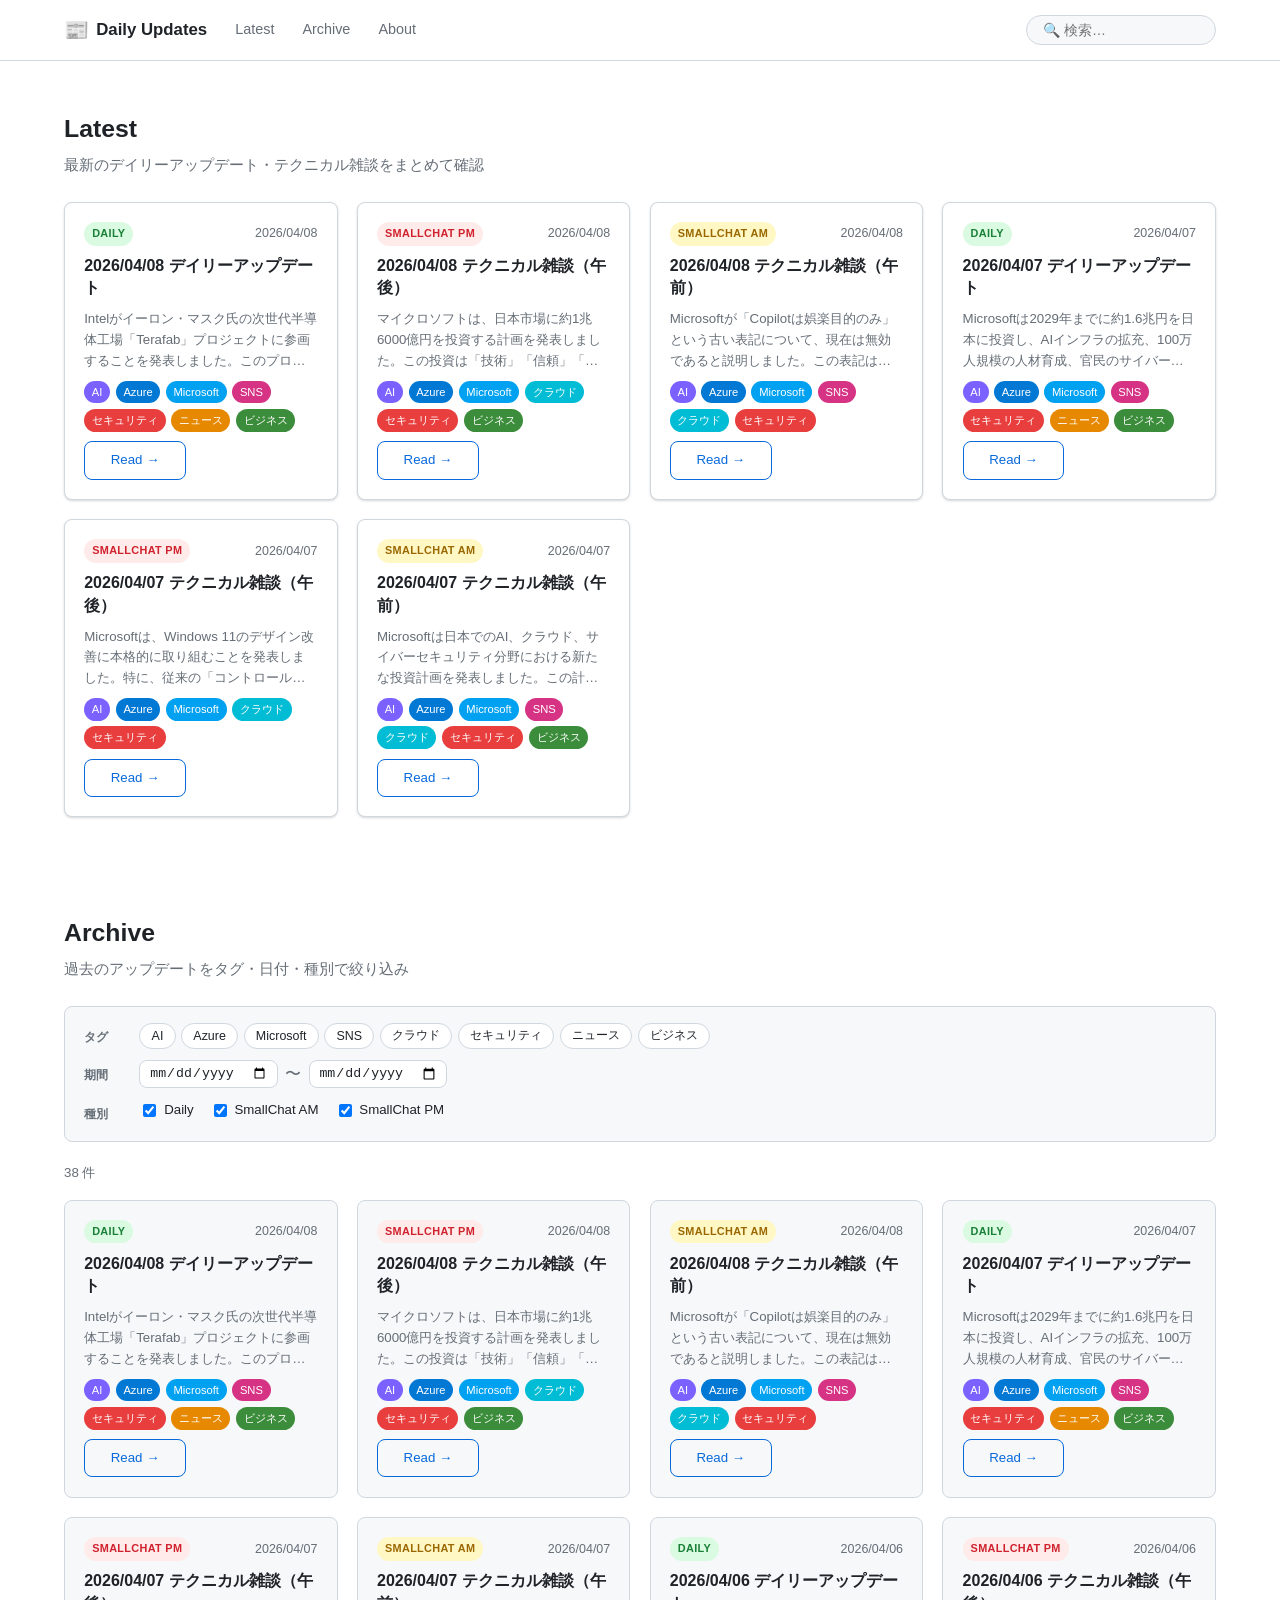
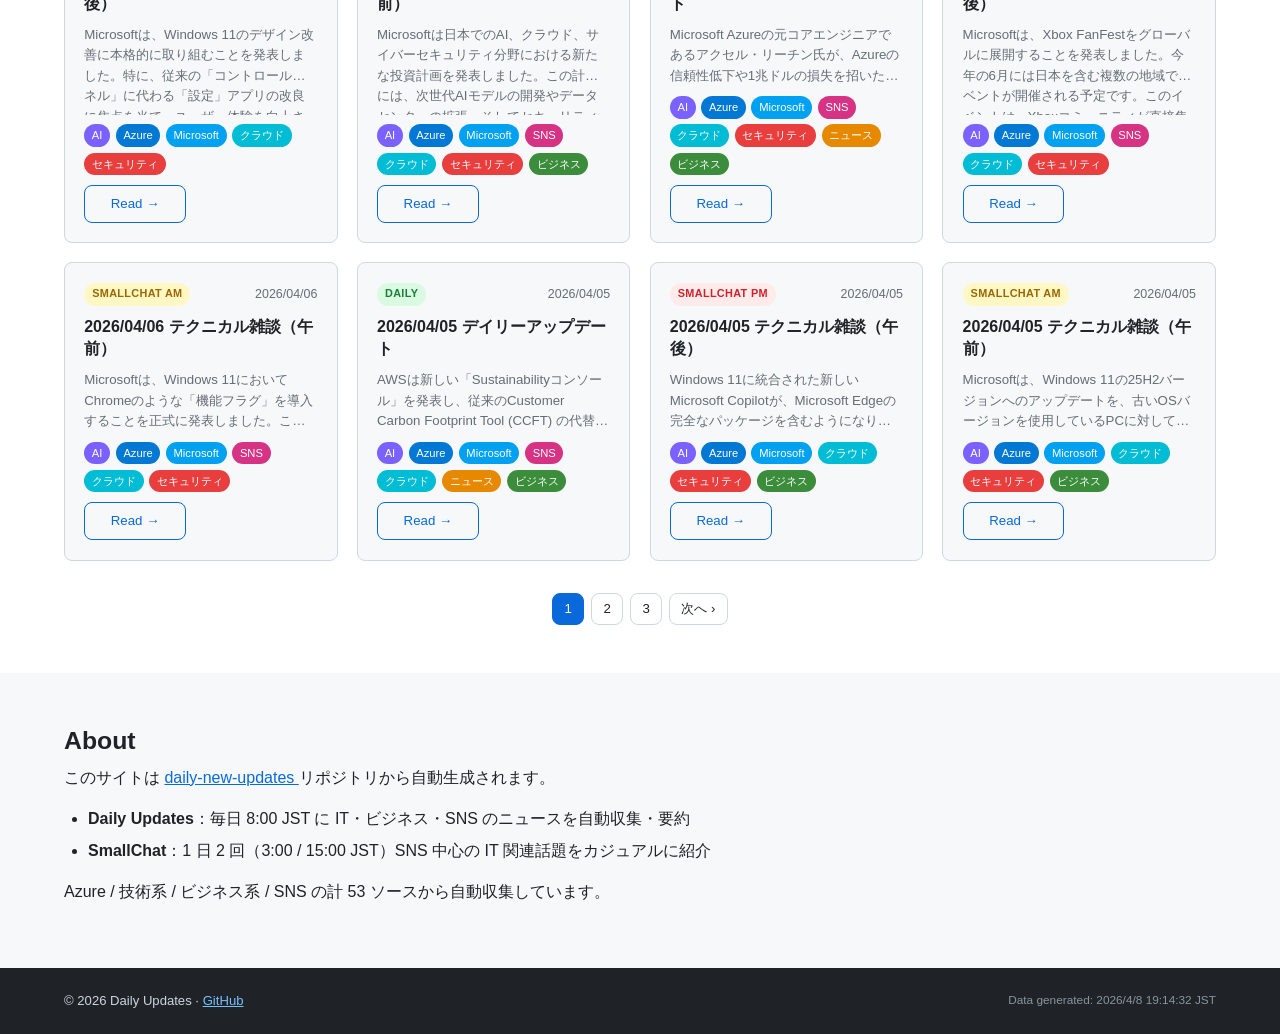
==== docs/index.html @ e8156244 "fix: add cache-busting to ensure latest content is always displayed - Add Cache-Control, Pragma, Exp" ====
<!DOCTYPE html>
<html lang="ja">
<head>
  <meta charset="UTF-8">
  <meta name="viewport" content="width=device-width, initial-scale=1.0">
  <meta name="description" content="Daily Updates — 最新の IT・ビジネスニュースをデイリーで自動収集・要約">
  <meta http-equiv="Cache-Control" content="no-cache, no-store, must-revalidate">
  <meta http-equiv="Pragma" content="no-cache">
  <meta http-equiv="Expires" content="0">
  <title>Daily Updates</title>
  <link rel="stylesheet" href="style.css">
</head>
<body>

  <!-- ===== Header ===== -->
  <header class="site-header">
    <div class="container header-inner">
      <a href="#" class="site-logo">
        <span class="logo-icon">📰</span>
        <span class="logo-text">Daily Updates</span>
      </a>
      <nav class="site-nav" aria-label="メインナビゲーション">
        <a href="#latest">Latest</a>
        <a href="#archive">Archive</a>
        <a href="#about">About</a>
      </nav>
      <div class="header-search">
        <label for="global-search" class="sr-only">アーカイブを検索</label>
        <input type="search" id="global-search" placeholder="🔍 検索…" autocomplete="off">
      </div>
    </div>
  </header>

  <main>

    <!-- ===== Latest Section ===== -->
    <section id="latest" class="section-latest">
      <div class="container">
        <h2 class="section-title">Latest</h2>
        <p class="section-subtitle">最新のデイリーアップデート・テクニカル雑談をまとめて確認</p>
        <div id="latest-grid" class="cards-grid" aria-live="polite">
          <div class="loading">データを読み込み中…</div>
        </div>
      </div>
    </section>

    <!-- ===== Archive Section ===== -->
    <section id="archive" class="section-archive">
      <div class="container">
        <h2 class="section-title">Archive</h2>
        <p class="section-subtitle">過去のアップデートをタグ・日付・種別で絞り込み</p>

        <!-- Filters -->
        <div class="filters-bar" role="search" aria-label="アーカイブフィルター">

          <div class="filter-row">
            <span class="filter-label" id="tag-filter-label">タグ</span>
            <div id="tag-filters" class="tag-filter-list" role="group" aria-labelledby="tag-filter-label"></div>
            <button id="clear-tags" class="btn-clear" style="display:none" aria-label="タグフィルターをクリア">✕ クリア</button>
          </div>

          <div class="filter-row">
            <span class="filter-label">期間</span>
            <div class="date-filter">
              <label for="date-from" class="sr-only">開始日</label>
              <input type="date" id="date-from" class="date-input" aria-label="開始日">
              <span class="date-sep" aria-hidden="true">〜</span>
              <label for="date-to" class="sr-only">終了日</label>
              <input type="date" id="date-to" class="date-input" aria-label="終了日">
              <button id="clear-dates" class="btn-clear" style="display:none" aria-label="日付フィルターをクリア">✕ クリア</button>
            </div>
          </div>

          <div class="filter-row">
            <span class="filter-label" id="type-filter-label">種別</span>
            <div class="type-filter" role="group" aria-labelledby="type-filter-label">
              <label class="type-checkbox"><input type="checkbox" value="daily" checked> Daily</label>
              <label class="type-checkbox"><input type="checkbox" value="smallchat_am" checked> SmallChat AM</label>
              <label class="type-checkbox"><input type="checkbox" value="smallchat_pm" checked> SmallChat PM</label>
            </div>
          </div>

        </div><!-- /filters-bar -->

        <p id="archive-count" class="archive-count" aria-live="polite"></p>
        <div id="archive-grid" class="cards-grid" aria-live="polite"></div>
        <nav id="pagination" class="pagination" aria-label="ページネーション"></nav>

      </div>
    </section>

    <!-- ===== About Section ===== -->
    <section id="about" class="section-about">
      <div class="container">
        <h2 class="section-title">About</h2>
        <div class="about-content">
          <p>
            このサイトは
            <a href="https://github.com/usagiandkamex/daily-new-updates" target="_blank" rel="noopener">
              daily-new-updates
            </a>
            リポジトリから自動生成されます。
          </p>
          <ul>
            <li><strong>Daily Updates</strong>：毎日 8:00 JST に IT・ビジネス・SNS のニュースを自動収集・要約</li>
            <li><strong>SmallChat</strong>：1 日 2 回（3:00 / 15:00 JST）SNS 中心の IT 関連話題をカジュアルに紹介</li>
          </ul>
          <p>Azure / 技術系 / ビジネス系 / SNS の計 53 ソースから自動収集しています。</p>
        </div>
      </div>
    </section>

  </main>

  <!-- ===== Footer ===== -->
  <footer class="site-footer">
    <div class="container footer-inner">
      <p>© 2026 Daily Updates ·
        <a href="https://github.com/usagiandkamex/daily-new-updates" target="_blank" rel="noopener">GitHub</a>
      </p>
      <p id="footer-generated" class="footer-generated"></p>
    </div>
  </footer>

  <script src="app.js"></script>
</body>
</html>
---- docs/style.css ----
/* ===================================================================
   Daily Updates — GitHub Pages stylesheet
   =================================================================== */

/* ---------- CSS custom properties --------------------------------- */
:root {
  --bg:          #f6f8fa;
  --surface:     #ffffff;
  --border:      #d0d7de;
  --primary:     #0969da;
  --text:        #1f2328;
  --muted:       #656d76;

  /* badge colours */
  --badge-daily-c:  #1a7f37;
  --badge-daily-bg: #dafbe1;
  --badge-am-c:     #9a6700;
  --badge-am-bg:    #fff8c5;
  --badge-pm-c:     #cf222e;
  --badge-pm-bg:    #ffebe9;
  --badge-note-c:   #8250df;
  --badge-note-bg:  #fbefff;

  /* tag pill colours */
  --tag-azure:     #0078d4;
  --tag-ai:        #7b61ff;
  --tag-microsoft: #00a1f1;
  --tag-security:  #e83e3e;
  --tag-cloud:     #00bcd4;
  --tag-news:      #e68900;
  --tag-business:  #3b8c3b;
  --tag-sns:       #d63384;
  --tag-default:   #6c757d;

  --radius:     8px;
  --shadow-sm:  0 1px 3px rgba(0,0,0,.10), 0 1px 2px rgba(0,0,0,.07);
  --shadow-md:  0 4px 12px rgba(0,0,0,.13);
  --ease:       .18s ease;
}

/* ---------- Reset / base ----------------------------------------- */
*, *::before, *::after { box-sizing: border-box; }

body {
  margin: 0;
  font-family:
    -apple-system, BlinkMacSystemFont,
    "Segoe UI", "Hiragino Sans", "Noto Sans JP",
    sans-serif;
  background: var(--bg);
  color: var(--text);
  line-height: 1.65;
}

.sr-only {
  position: absolute; width: 1px; height: 1px;
  padding: 0; margin: -1px; overflow: hidden;
  clip: rect(0,0,0,0); white-space: nowrap; border: 0;
}

a { color: var(--primary); }

/* ---------- Layout helpers --------------------------------------- */
.container {
  max-width: 1200px;
  margin: 0 auto;
  padding: 0 1.5rem;
}

/* ---------- Header ----------------------------------------------- */
.site-header {
  background: var(--surface);
  border-bottom: 1px solid var(--border);
  position: sticky;
  top: 0;
  z-index: 100;
}

.header-inner {
  display: flex;
  align-items: center;
  gap: 1.25rem;
  height: 60px;
}

.site-logo {
  display: flex;
  align-items: center;
  gap: .45rem;
  text-decoration: none;
  color: var(--text);
  font-weight: 700;
  font-size: 1.05rem;
  white-space: nowrap;
  flex-shrink: 0;
}
.logo-icon { font-size: 1.25rem; }

.site-nav {
  display: flex;
  gap: .75rem;
  flex: 1;
}
.site-nav a {
  color: var(--muted);
  text-decoration: none;
  font-size: .9rem;
  padding: .25rem .5rem;
  border-radius: var(--radius);
  transition: color var(--ease), background var(--ease);
}
.site-nav a:hover { color: var(--text); background: var(--bg); }

.header-search input {
  border: 1px solid var(--border);
  border-radius: 20px;
  padding: .38rem 1rem;
  font-size: .875rem;
  width: 190px;
  background: var(--bg);
  color: var(--text);
  outline: none;
  transition: border-color var(--ease), width var(--ease);
}
.header-search input:focus { border-color: var(--primary); width: 240px; }

/* ---------- Sections --------------------------------------------- */
section { padding: 3rem 0; }

.section-latest  { background: var(--surface); }
.section-sns     { background: var(--bg); }
.section-archive { background: var(--surface); }
.section-about   { background: var(--bg); }

.section-title {
  font-size: 1.55rem;
  font-weight: 700;
  margin: 0 0 .2rem;
}
.section-subtitle {
  color: var(--muted);
  margin: 0 0 1.5rem;
  font-size: .93rem;
}

/* ---------- Cards grid ------------------------------------------- */
.cards-grid {
  display: grid;
  grid-template-columns: repeat(auto-fill, minmax(270px, 1fr));
  gap: 1.2rem;
}

/* ---------- Card ------------------------------------------------- */
.card {
  background: var(--surface);
  border: 1px solid var(--border);
  border-radius: var(--radius);
  padding: 1.2rem;
  display: flex;
  flex-direction: column;
  gap: .6rem;
  transition: box-shadow var(--ease), transform var(--ease);
}
.card:hover {
  box-shadow: var(--shadow-md);
  transform: translateY(-2px);
}
.section-latest .card  { box-shadow: var(--shadow-sm); }
.section-archive .card { background: var(--bg); }
.section-archive .card:hover { background: var(--surface); }

.card-header {
  display: flex;
  align-items: center;
  gap: .5rem;
}

/* badges */
.badge {
  display: inline-block;
  font-size: .68rem;
  font-weight: 700;
  padding: .18rem .5rem;
  border-radius: 20px;
  letter-spacing: .03em;
  text-transform: uppercase;
  flex-shrink: 0;
}
.badge-daily  { color: var(--badge-daily-c);  background: var(--badge-daily-bg); }
.badge-sm-am  { color: var(--badge-am-c);     background: var(--badge-am-bg); }
.badge-sm-pm  { color: var(--badge-pm-c);     background: var(--badge-pm-bg); }
.badge-note   { color: var(--badge-note-c);   background: var(--badge-note-bg); }

.card-date {
  font-size: .78rem;
  color: var(--muted);
  margin-left: auto;
}

.card-title {
  font-size: 1rem;
  font-weight: 600;
  margin: 0;
  line-height: 1.4;
}

.card-excerpt {
  font-size: .83rem;
  color: var(--muted);
  margin: 0;
  line-height: 1.55;
  display: -webkit-box;
  -webkit-line-clamp: 3;
  -webkit-box-orient: vertical;
  overflow: hidden;
  flex: 1;
}

/* tag pills */
.card-tags {
  display: flex;
  flex-wrap: wrap;
  gap: .35rem;
}
.tag {
  display: inline-block;
  font-size: .7rem;
  font-weight: 500;
  padding: .13rem .48rem;
  border-radius: 20px;
  color: #fff;
  cursor: pointer;
  transition: opacity var(--ease);
}
.tag:hover { opacity: .8; }

.tag-azure     { background: var(--tag-azure); }
.tag-ai        { background: var(--tag-ai); }
.tag-microsoft { background: var(--tag-microsoft); }
.tag-security, .tag-セキュリティ { background: var(--tag-security); }
.tag-cloud, .tag-クラウド { background: var(--tag-cloud); }
.tag-news, .tag-ニュース  { background: var(--tag-news); }
.tag-business, .tag-ビジネス { background: var(--tag-business); }
.tag-sns       { background: var(--tag-sns); }
.tag-default   { background: var(--tag-default); }

/* card footer */
.card-footer { margin-top: auto; }

.btn-read {
  display: inline-block;
  color: var(--primary);
  text-decoration: none;
  font-size: .83rem;
  font-weight: 500;
  padding: .45rem 1.6rem;
  border: 1px solid var(--primary);
  border-radius: var(--radius);
  transition: background var(--ease), color var(--ease);
  text-align: center;
}
.btn-read:hover { background: var(--primary); color: #fff; }

/* ---------- note card (SNS section) ------------------------------ */
.note-card {
  background: var(--surface);
  border: 1px solid var(--border);
  border-radius: var(--radius);
  padding: 1.5rem 2rem;
  display: inline-flex;
  align-items: center;
  gap: 1.5rem;
  box-shadow: var(--shadow-sm);
  transition: box-shadow var(--ease);
  max-width: 480px;
}
.note-card:hover { box-shadow: var(--shadow-md); }

.note-icon { font-size: 2.5rem; flex-shrink: 0; }

.note-info h3 { margin: 0 0 .25rem; font-size: 1.1rem; }
.note-info p  { margin: 0 0 .75rem; color: var(--muted); font-size: .9rem; }

.btn-open {
  display: inline-block;
  background: var(--badge-note-c);
  color: #fff;
  text-decoration: none;
  padding: .45rem 1.2rem;
  border-radius: var(--radius);
  font-weight: 600;
  font-size: .88rem;
  transition: opacity var(--ease);
}
.btn-open:hover { opacity: .85; }

/* ---------- Filter bar ------------------------------------------- */
.filters-bar {
  border: 1px solid var(--border);
  border-radius: var(--radius);
  padding: 1rem 1.2rem;
  margin-bottom: 1.25rem;
  display: flex;
  flex-direction: column;
  gap: .7rem;
  background: var(--bg);
}

.filter-row {
  display: flex;
  align-items: flex-start;
  gap: .65rem;
  flex-wrap: wrap;
}
.filter-label {
  font-size: .78rem;
  font-weight: 600;
  color: var(--muted);
  padding-top: .3rem;
  min-width: 2.8rem;
  flex-shrink: 0;
}

/* tag filter buttons */
.tag-filter-list {
  display: flex;
  flex-wrap: wrap;
  gap: .35rem;
}
.tag-filter-btn {
  font-size: .78rem;
  padding: .22rem .7rem;
  border-radius: 20px;
  border: 1px solid var(--border);
  background: var(--surface);
  cursor: pointer;
  color: var(--text);
  transition: all var(--ease);
}
.tag-filter-btn:hover { border-color: var(--primary); color: var(--primary); }
.tag-filter-btn.active {
  background: var(--primary);
  border-color: var(--primary);
  color: #fff;
}

/* date filter */
.date-filter {
  display: flex;
  align-items: center;
  gap: .45rem;
  flex-wrap: wrap;
}
.date-input {
  border: 1px solid var(--border);
  border-radius: var(--radius);
  padding: .28rem .55rem;
  font-size: .83rem;
  background: var(--surface);
  color: var(--text);
  outline: none;
  cursor: pointer;
}
.date-input:focus { border-color: var(--primary); }
.date-sep { color: var(--muted); }

/* type filter */
.type-filter {
  display: flex;
  gap: 1rem;
  flex-wrap: wrap;
}
.type-checkbox {
  display: flex;
  align-items: center;
  gap: .3rem;
  font-size: .83rem;
  cursor: pointer;
}

/* clear button */
.btn-clear {
  border: none;
  background: none;
  color: var(--muted);
  font-size: .78rem;
  cursor: pointer;
  padding: .22rem .5rem;
  border-radius: var(--radius);
  transition: color var(--ease), background var(--ease);
}
.btn-clear:hover { color: var(--text); background: var(--border); }

/* ---------- Archive result count --------------------------------- */
.archive-count {
  font-size: .83rem;
  color: var(--muted);
  margin: 0 0 1rem;
}

/* ---------- Pagination ------------------------------------------- */
.pagination {
  display: flex;
  justify-content: center;
  gap: .45rem;
  margin-top: 2rem;
  flex-wrap: wrap;
}
.page-btn {
  padding: .38rem .7rem;
  border: 1px solid var(--border);
  border-radius: var(--radius);
  background: var(--surface);
  cursor: pointer;
  font-size: .83rem;
  color: var(--text);
  transition: all var(--ease);
}
.page-btn:hover { border-color: var(--primary); color: var(--primary); }
.page-btn.active { background: var(--primary); border-color: var(--primary); color: #fff; }
.page-btn:disabled { opacity: .4; cursor: default; }

/* ---------- About section ---------------------------------------- */
.about-content { max-width: 700px; }
.about-content p  { margin: 0 0 .9rem; }
.about-content ul { margin: 0 0 .9rem; padding-left: 1.5rem; }
.about-content li { margin-bottom: .4rem; }

/* ---------- Footer ----------------------------------------------- */
.site-footer {
  background: #1f2328;
  color: #cdd5df;
  padding: 1.4rem 0;
}
.footer-inner {
  display: flex;
  justify-content: space-between;
  align-items: center;
  flex-wrap: wrap;
  gap: .4rem;
}
.footer-inner p  { margin: 0; font-size: .82rem; }
.footer-inner a  { color: #79c0ff; }
.footer-generated { color: #8b949e !important; font-size: .74rem !important; }

/* ---------- State helpers ---------------------------------------- */
.loading, .empty-state {
  text-align: center;
  padding: 2.5rem 1rem;
  color: var(--muted);
  grid-column: 1 / -1;
}
.empty-state-icon { font-size: 2rem; margin-bottom: .5rem; }

mark.hl {
  background: #fff3cd;
  border-radius: 2px;
  padding: 0 1px;
}

/* ---------- Article detail page ---------------------------------- */
.section-article { background: var(--surface); min-height: 60vh; }

.btn-back {
  display: inline-block;
  color: var(--muted);
  text-decoration: none;
  font-size: .88rem;
  padding: .35rem .7rem;
  border: 1px solid var(--border);
  border-radius: var(--radius);
  margin-bottom: 1.5rem;
  transition: background var(--ease), color var(--ease);
}
.btn-back:hover { background: var(--bg); color: var(--text); }

.article-meta { margin-bottom: 1.5rem; }

.article-header { border-bottom: 1px solid var(--border); padding-bottom: 1.2rem; }

.article-header-row {
  display: flex;
  align-items: center;
  gap: .75rem;
  flex-wrap: wrap;
  margin-bottom: .75rem;
}

.article-date { font-size: .83rem; color: var(--muted); }

.article-github-link {
  font-size: .83rem;
  color: var(--muted);
  text-decoration: none;
  margin-left: auto;
  transition: color var(--ease);
}
.article-github-link:hover { color: var(--primary); }

.article-title {
  font-size: 1.5rem;
  font-weight: 700;
  margin: 0 0 .75rem;
  line-height: 1.35;
}

.article-body {
  max-width: 760px;
  line-height: 1.8;
  margin-top: 1.5rem;
}

.article-body h1 { font-size: 1.4rem; font-weight: 700; margin: 1.8rem 0 .6rem; border-bottom: 1px solid var(--border); padding-bottom: .4rem; }
.article-body h2 { font-size: 1.15rem; font-weight: 700; margin: 1.6rem 0 .5rem; border-bottom: 1px solid var(--border); padding-bottom: .35rem; }
.article-body h3 { font-size: 1rem; font-weight: 600; margin: 1.2rem 0 .4rem; }
.article-body p  { margin: 0 0 .9rem; }
.article-body hr { border: none; border-top: 1px solid var(--border); margin: 1.5rem 0; }
.article-body a  { color: var(--primary); }
.article-body a:hover { text-decoration: underline; }
.article-body strong { font-weight: 600; }

.article-footer-nav { margin-top: 2.5rem; padding-top: 1.5rem; border-top: 1px solid var(--border); }

/* ---------- Responsive ------------------------------------------- */
@media (max-width: 768px) {
  .header-inner { height: auto; padding: .65rem 0; flex-wrap: wrap; }
  .site-nav { order: 3; width: 100%; }
  .header-search { order: 2; }
  .header-search input { width: 100%; }
  .cards-grid { grid-template-columns: 1fr; }
  .footer-inner { flex-direction: column; text-align: center; }
  .btn-read { display: block; padding: .5rem 2rem; }
}

@media (max-width: 480px) {
  section { padding: 2rem 0; }
  .note-card { flex-direction: column; text-align: center; max-width: 100%; }
}
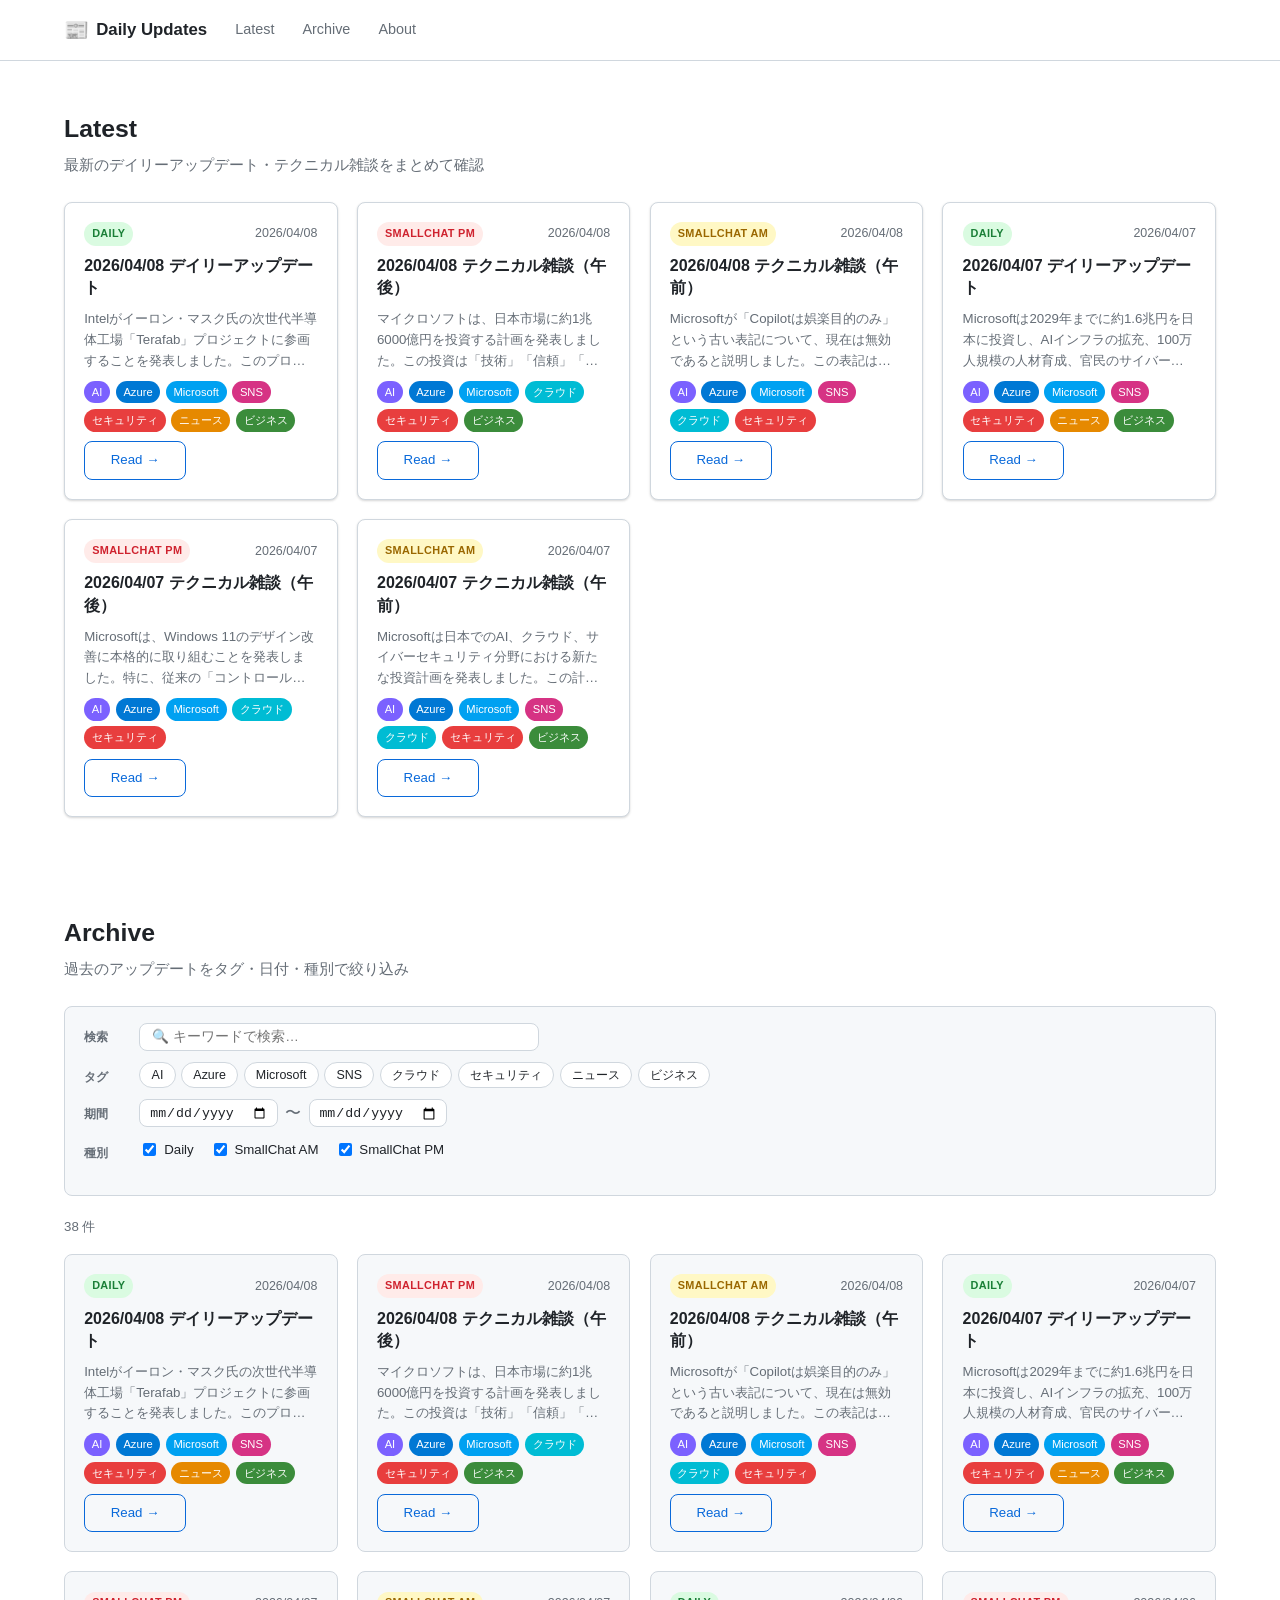
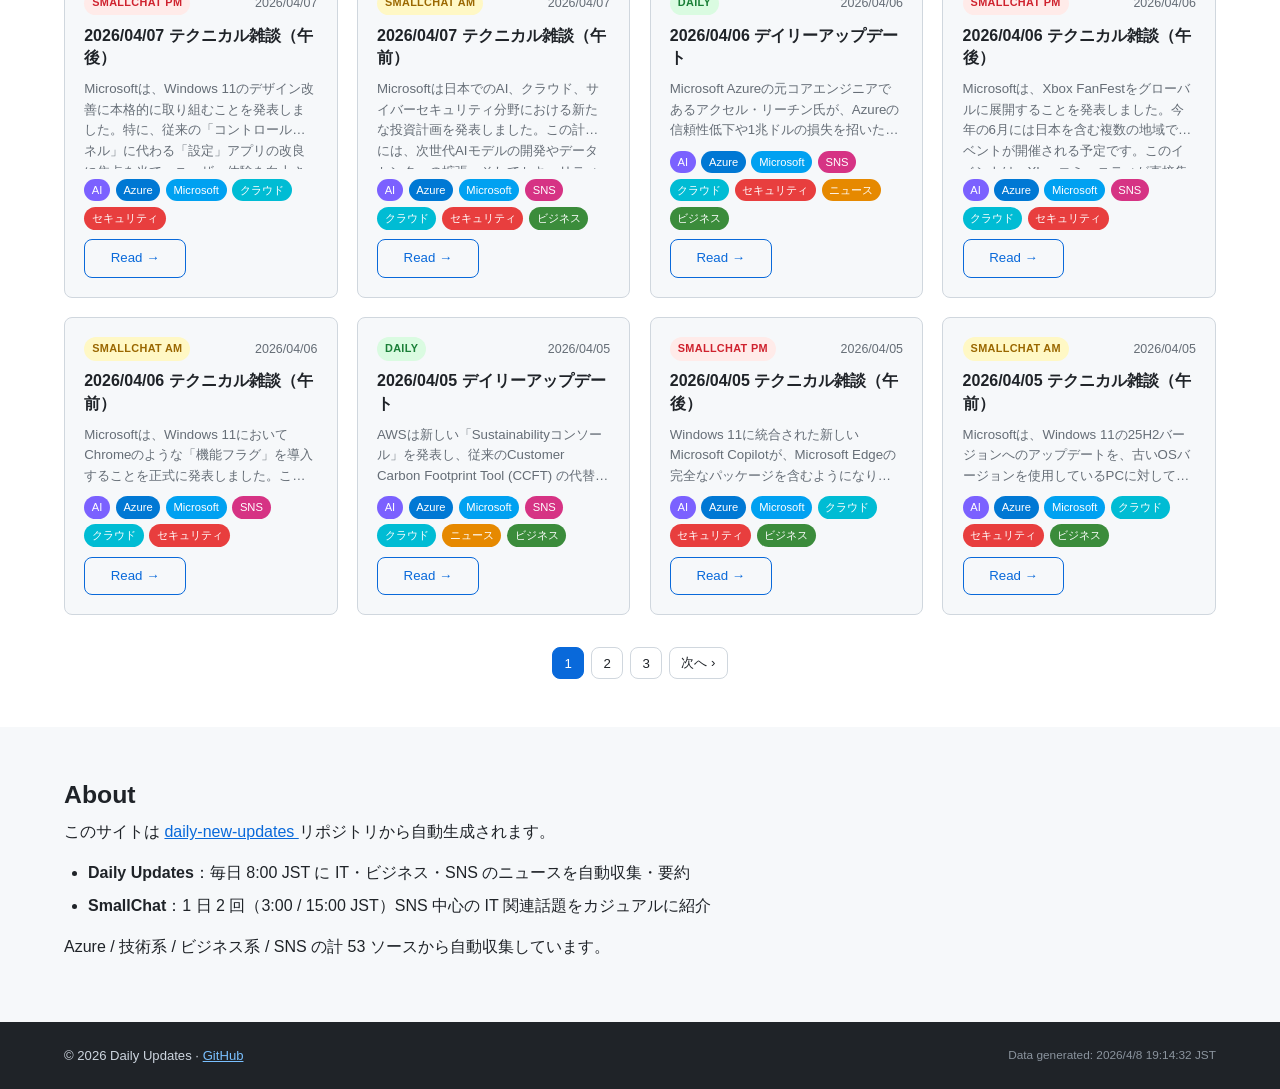
==== commit 8b9faa80: "Move search into Archive filter bar and add clear functionality for all filters - Move search input " ====
--- a/docs/index.html
+++ b/docs/index.html
@@ -24,10 +24,6 @@
         <a href="#archive">Archive</a>
         <a href="#about">About</a>
       </nav>
-      <div class="header-search">
-        <label for="global-search" class="sr-only">アーカイブを検索</label>
-        <input type="search" id="global-search" placeholder="🔍 検索…" autocomplete="off">
-      </div>
     </div>
   </header>
 
@@ -54,6 +50,15 @@
         <div class="filters-bar" role="search" aria-label="アーカイブフィルター">
 
           <div class="filter-row">
+            <span class="filter-label">検索</span>
+            <div class="search-filter">
+              <label for="global-search" class="sr-only">アーカイブを検索</label>
+              <input type="search" id="global-search" class="search-input" placeholder="🔍 キーワードで検索…" autocomplete="off">
+              <button id="clear-search" class="btn-clear" style="display:none" aria-label="検索をクリア">✕ クリア</button>
+            </div>
+          </div>
+
+          <div class="filter-row">
             <span class="filter-label" id="tag-filter-label">タグ</span>
             <div id="tag-filters" class="tag-filter-list" role="group" aria-labelledby="tag-filter-label"></div>
             <button id="clear-tags" class="btn-clear" style="display:none" aria-label="タグフィルターをクリア">✕ クリア</button>
@@ -78,6 +83,11 @@
               <label class="type-checkbox"><input type="checkbox" value="smallchat_am" checked> SmallChat AM</label>
               <label class="type-checkbox"><input type="checkbox" value="smallchat_pm" checked> SmallChat PM</label>
             </div>
+            <button id="clear-types" class="btn-clear" style="display:none" aria-label="種別フィルターをクリア">✕ クリア</button>
+          </div>
+
+          <div class="filter-actions">
+            <button id="clear-all" class="btn-clear-all" style="display:none" aria-label="すべてのフィルターをクリア">🔄 すべてクリア</button>
           </div>
 
         </div><!-- /filters-bar -->
--- a/docs/style.css
+++ b/docs/style.css
@@ -111,19 +111,6 @@
 }
 .site-nav a:hover { color: var(--text); background: var(--bg); }
 
-.header-search input {
-  border: 1px solid var(--border);
-  border-radius: 20px;
-  padding: .38rem 1rem;
-  font-size: .875rem;
-  width: 190px;
-  background: var(--bg);
-  color: var(--text);
-  outline: none;
-  transition: border-color var(--ease), width var(--ease);
-}
-.header-search input:focus { border-color: var(--primary); width: 240px; }
-
 /* ---------- Sections --------------------------------------------- */
 section { padding: 3rem 0; }
 
@@ -391,6 +378,48 @@
 }
 .btn-clear:hover { color: var(--text); background: var(--border); }
 
+/* search filter in archive */
+.search-filter {
+  display: flex;
+  align-items: center;
+  gap: .45rem;
+  flex: 1;
+  min-width: 0;
+}
+.search-input {
+  border: 1px solid var(--border);
+  border-radius: var(--radius);
+  padding: .35rem .75rem;
+  font-size: .85rem;
+  background: var(--surface);
+  color: var(--text);
+  outline: none;
+  flex: 1;
+  min-width: 120px;
+  max-width: 400px;
+  transition: border-color var(--ease);
+}
+.search-input:focus { border-color: var(--primary); }
+
+/* clear all button */
+.filter-actions {
+  display: flex;
+  justify-content: flex-end;
+  padding-top: .25rem;
+}
+.btn-clear-all {
+  border: 1px solid var(--border);
+  background: var(--surface);
+  color: var(--muted);
+  font-size: .8rem;
+  font-weight: 500;
+  cursor: pointer;
+  padding: .35rem .9rem;
+  border-radius: var(--radius);
+  transition: color var(--ease), background var(--ease), border-color var(--ease);
+}
+.btn-clear-all:hover { color: var(--text); background: var(--border); border-color: var(--text); }
+
 /* ---------- Archive result count --------------------------------- */
 .archive-count {
   font-size: .83rem;
@@ -524,12 +553,11 @@
 /* ---------- Responsive ------------------------------------------- */
 @media (max-width: 768px) {
   .header-inner { height: auto; padding: .65rem 0; flex-wrap: wrap; }
-  .site-nav { order: 3; width: 100%; }
-  .header-search { order: 2; }
-  .header-search input { width: 100%; }
+  .site-nav { order: 2; width: 100%; }
   .cards-grid { grid-template-columns: 1fr; }
   .footer-inner { flex-direction: column; text-align: center; }
   .btn-read { display: block; padding: .5rem 2rem; }
+  .search-input { max-width: 100%; }
 }
 
 @media (max-width: 480px) {
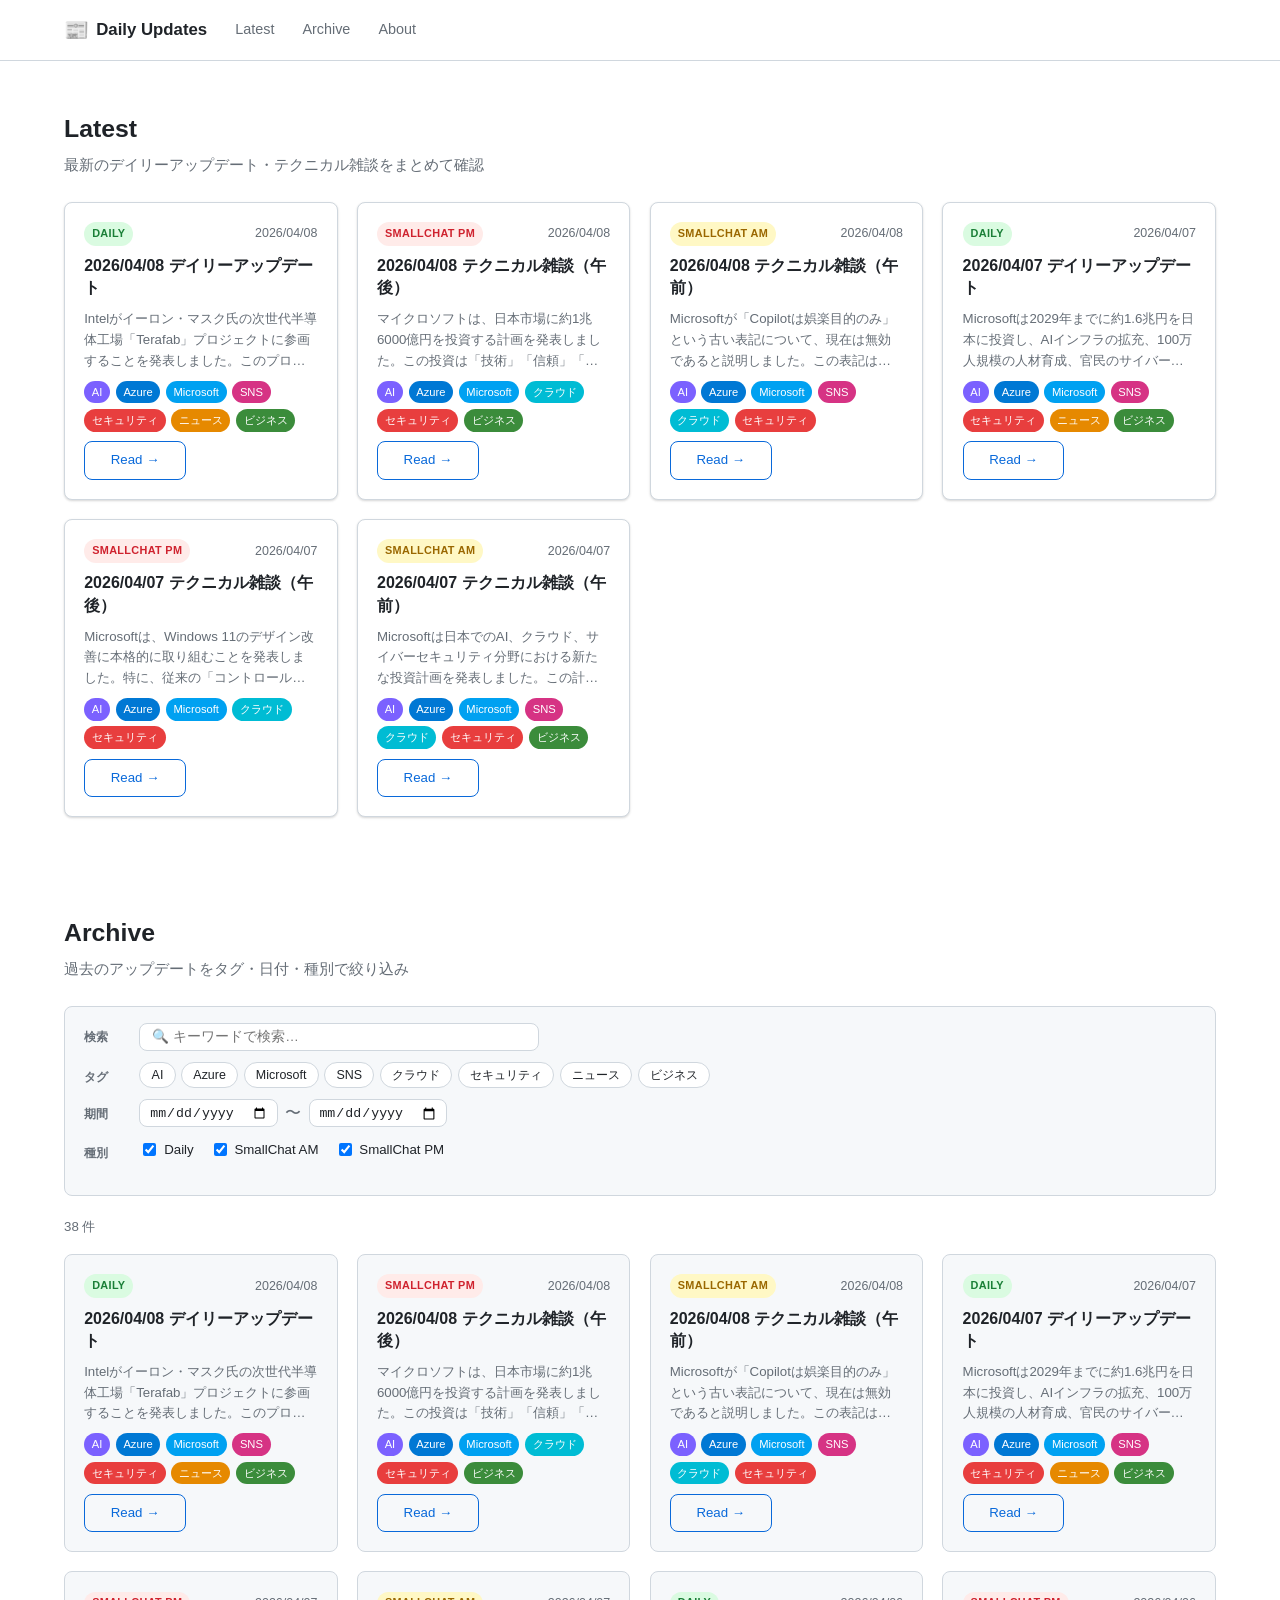
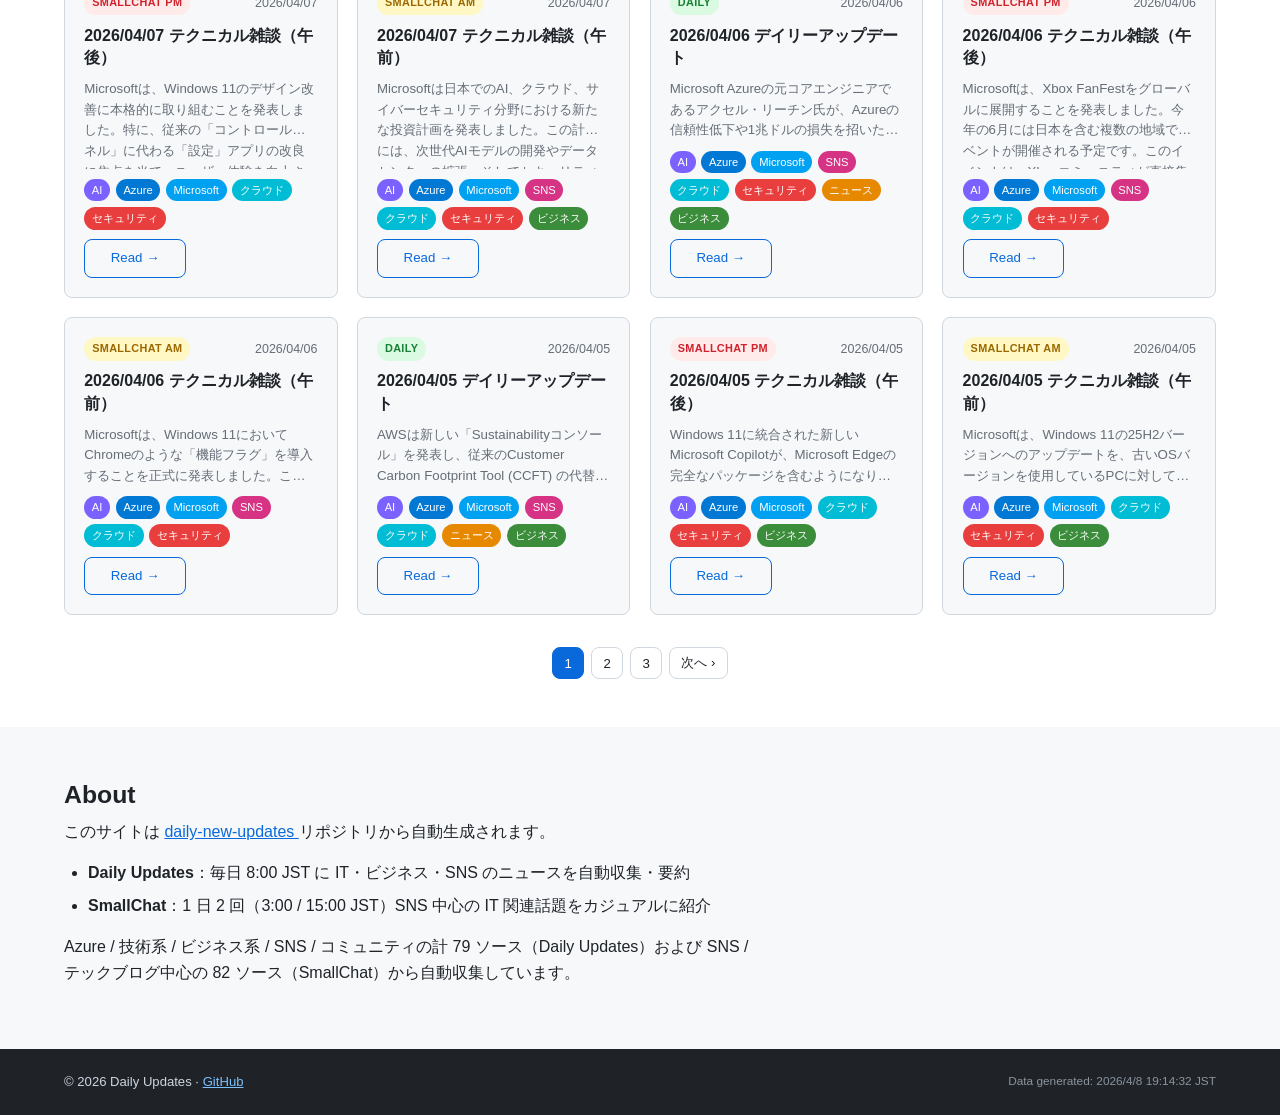
==== commit 895c965d: "refactor: align information collection best practices between daily-update and smallchat - generate_" ====
--- a/docs/index.html
+++ b/docs/index.html
@@ -115,7 +115,7 @@
             <li><strong>Daily Updates</strong>：毎日 8:00 JST に IT・ビジネス・SNS のニュースを自動収集・要約</li>
             <li><strong>SmallChat</strong>：1 日 2 回（3:00 / 15:00 JST）SNS 中心の IT 関連話題をカジュアルに紹介</li>
           </ul>
-          <p>Azure / 技術系 / ビジネス系 / SNS の計 53 ソースから自動収集しています。</p>
+          <p>Azure / 技術系 / ビジネス系 / SNS / コミュニティの計 79 ソース（Daily Updates）および SNS / テックブログ中心の 82 ソース（SmallChat）から自動収集しています。</p>
         </div>
       </div>
     </section>
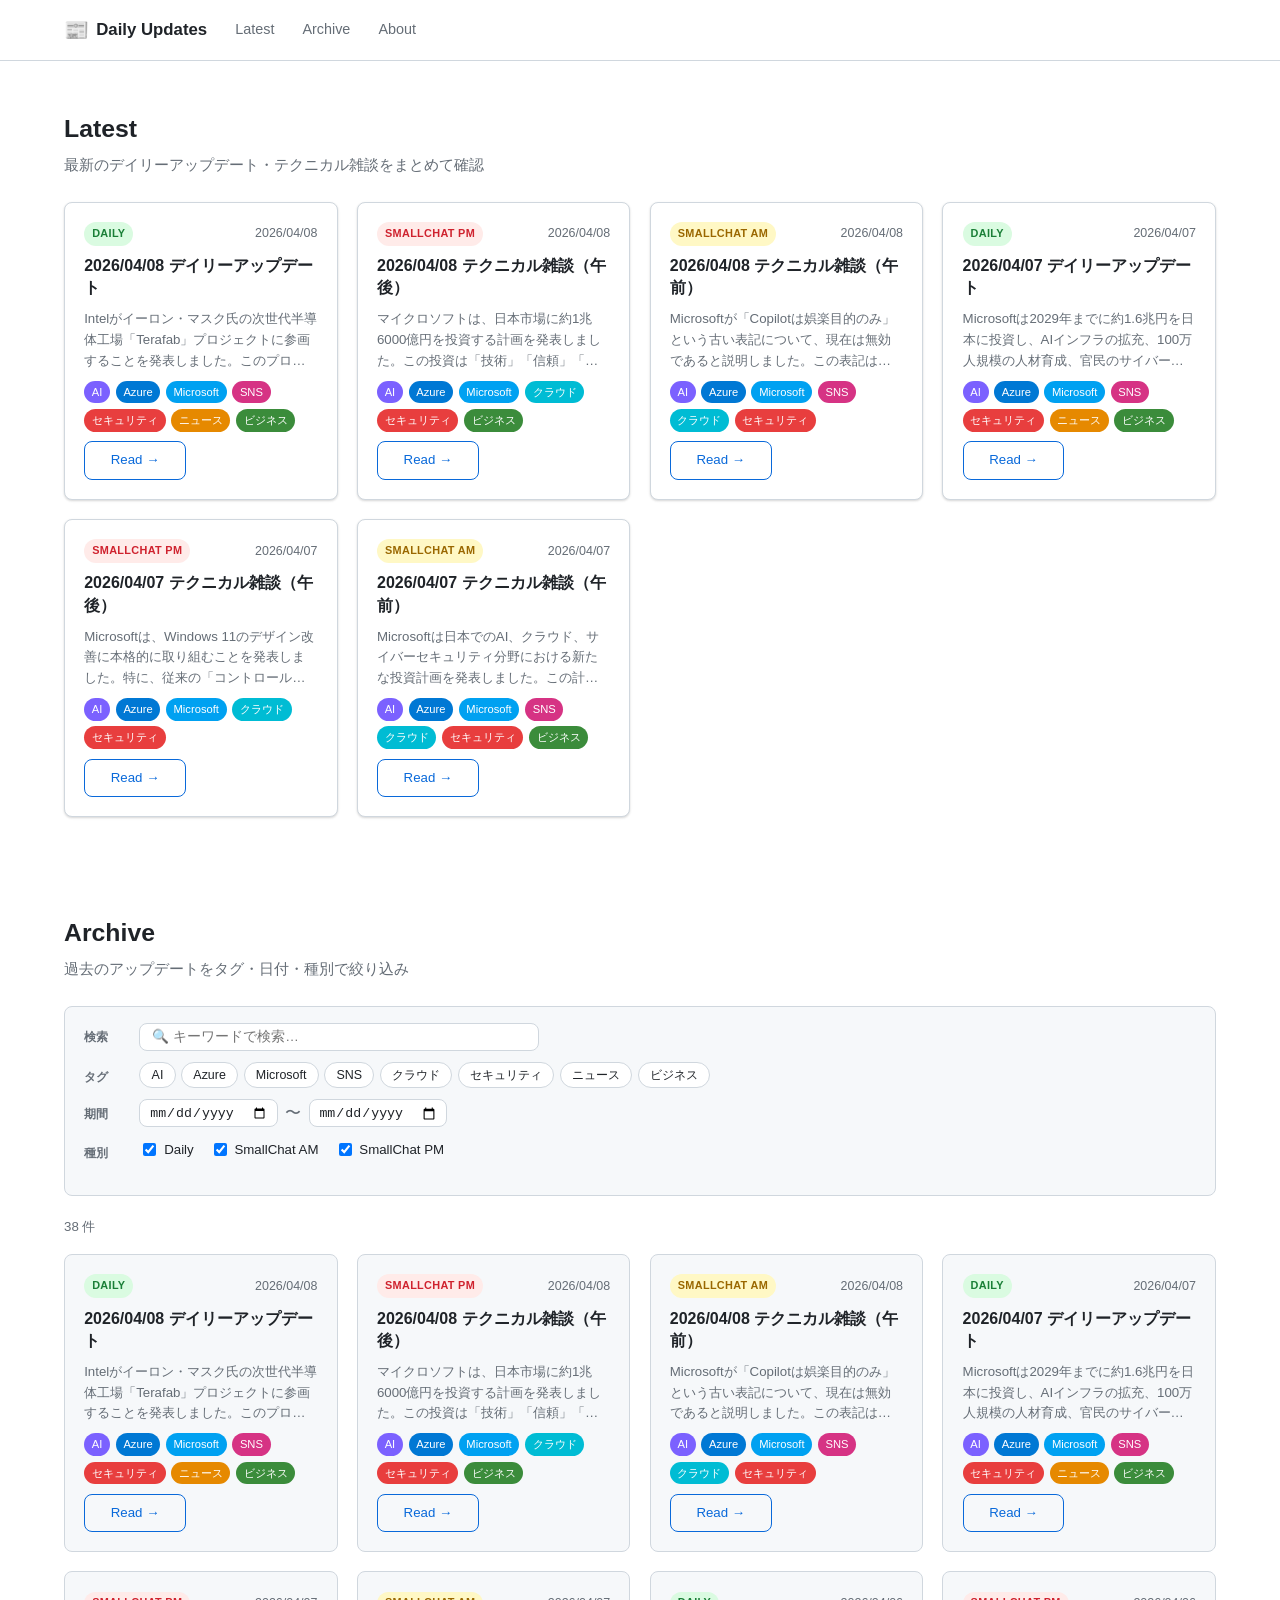
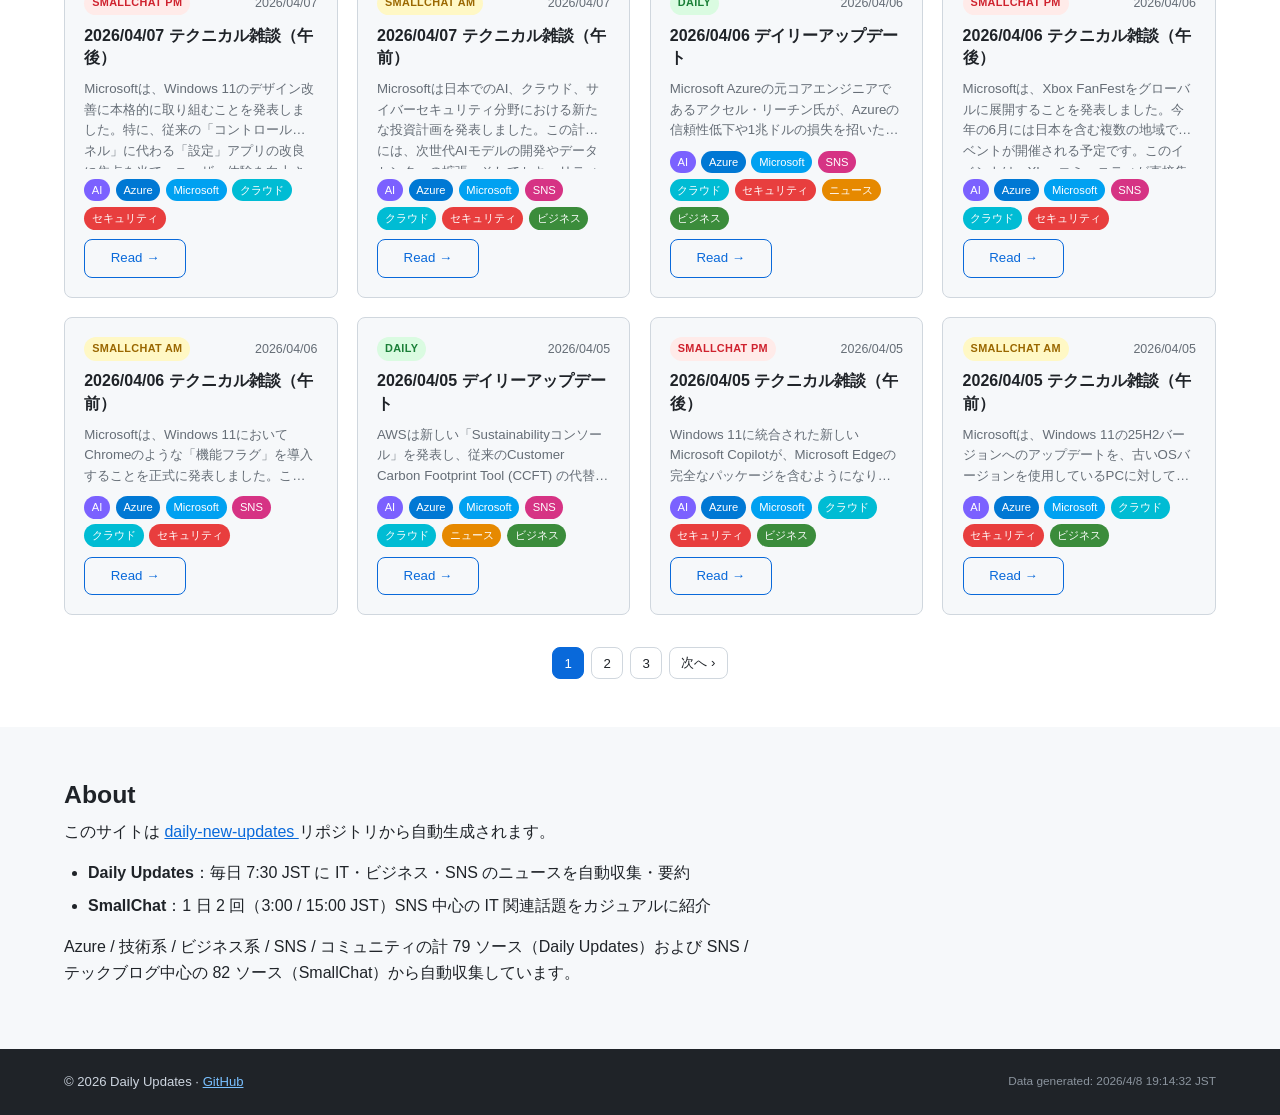
==== commit 94e9fe0a: "fix: change daily update run time to 7:30 JST Agent-Logs-Url: https://github.com/usagiandkamex/daily" ====
--- a/docs/index.html
+++ b/docs/index.html
@@ -112,7 +112,7 @@
             リポジトリから自動生成されます。
           </p>
           <ul>
-            <li><strong>Daily Updates</strong>：毎日 8:00 JST に IT・ビジネス・SNS のニュースを自動収集・要約</li>
+            <li><strong>Daily Updates</strong>：毎日 7:30 JST に IT・ビジネス・SNS のニュースを自動収集・要約</li>
             <li><strong>SmallChat</strong>：1 日 2 回（3:00 / 15:00 JST）SNS 中心の IT 関連話題をカジュアルに紹介</li>
           </ul>
           <p>Azure / 技術系 / ビジネス系 / SNS / コミュニティの計 79 ソース（Daily Updates）および SNS / テックブログ中心の 82 ソース（SmallChat）から自動収集しています。</p>
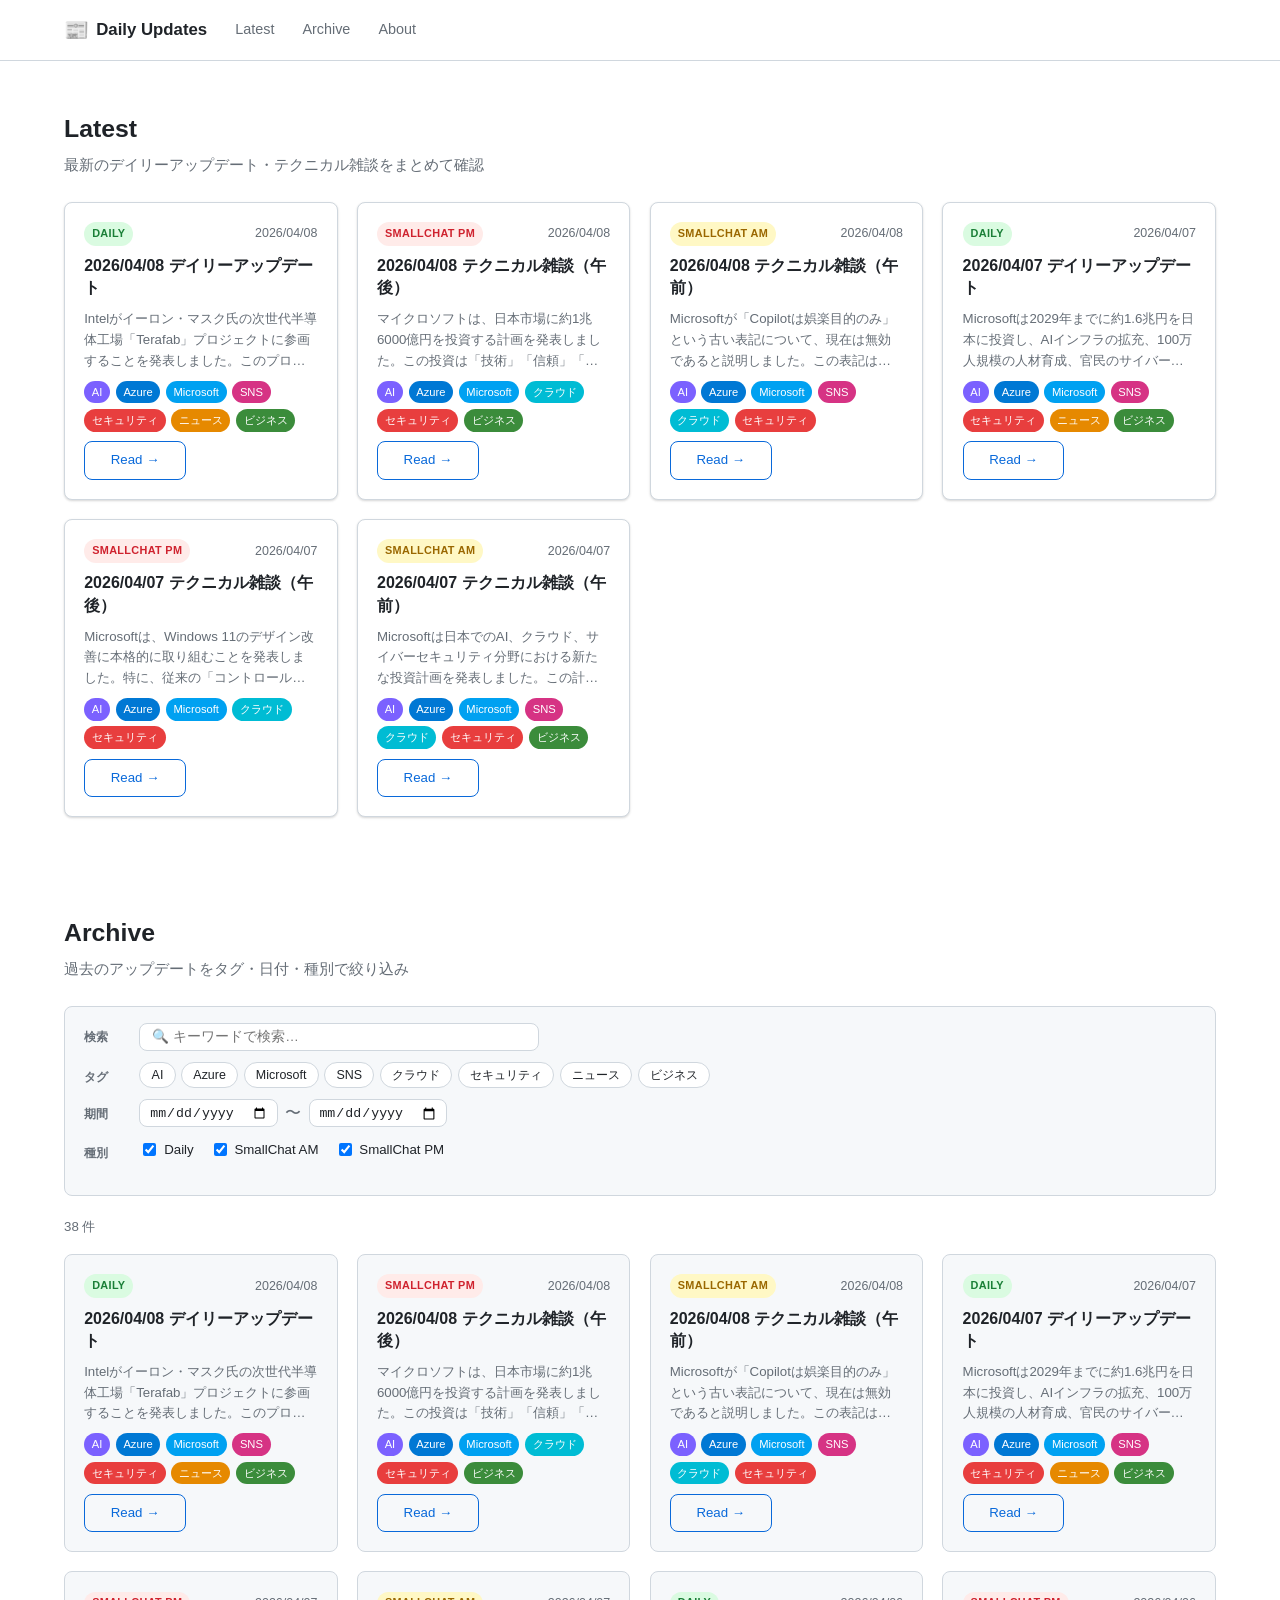
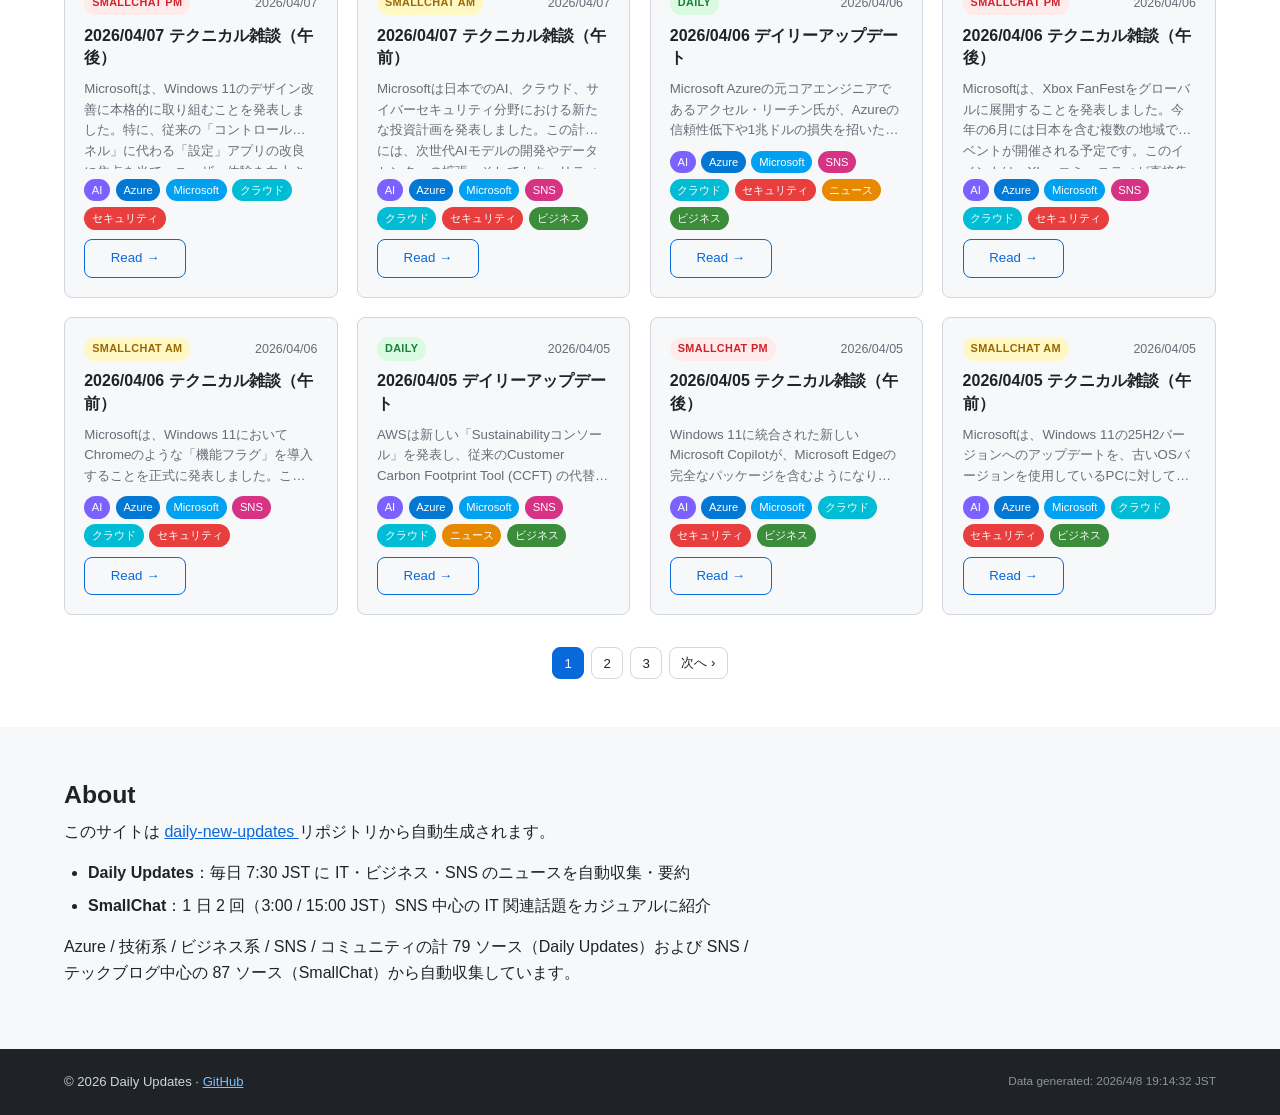
==== commit ee21f524: "IT運用セクション改善：海外事例・AIOpsフィード追加とプロンプト強化 Agent-Logs-Url: https://github.com/usagiandkamex/daily-new-upda" ====
--- a/docs/index.html
+++ b/docs/index.html
@@ -115,7 +115,7 @@
             <li><strong>Daily Updates</strong>：毎日 7:30 JST に IT・ビジネス・SNS のニュースを自動収集・要約</li>
             <li><strong>SmallChat</strong>：1 日 2 回（3:00 / 15:00 JST）SNS 中心の IT 関連話題をカジュアルに紹介</li>
           </ul>
-          <p>Azure / 技術系 / ビジネス系 / SNS / コミュニティの計 79 ソース（Daily Updates）および SNS / テックブログ中心の 82 ソース（SmallChat）から自動収集しています。</p>
+          <p>Azure / 技術系 / ビジネス系 / SNS / コミュニティの計 79 ソース（Daily Updates）および SNS / テックブログ中心の 87 ソース（SmallChat）から自動収集しています。</p>
         </div>
       </div>
     </section>
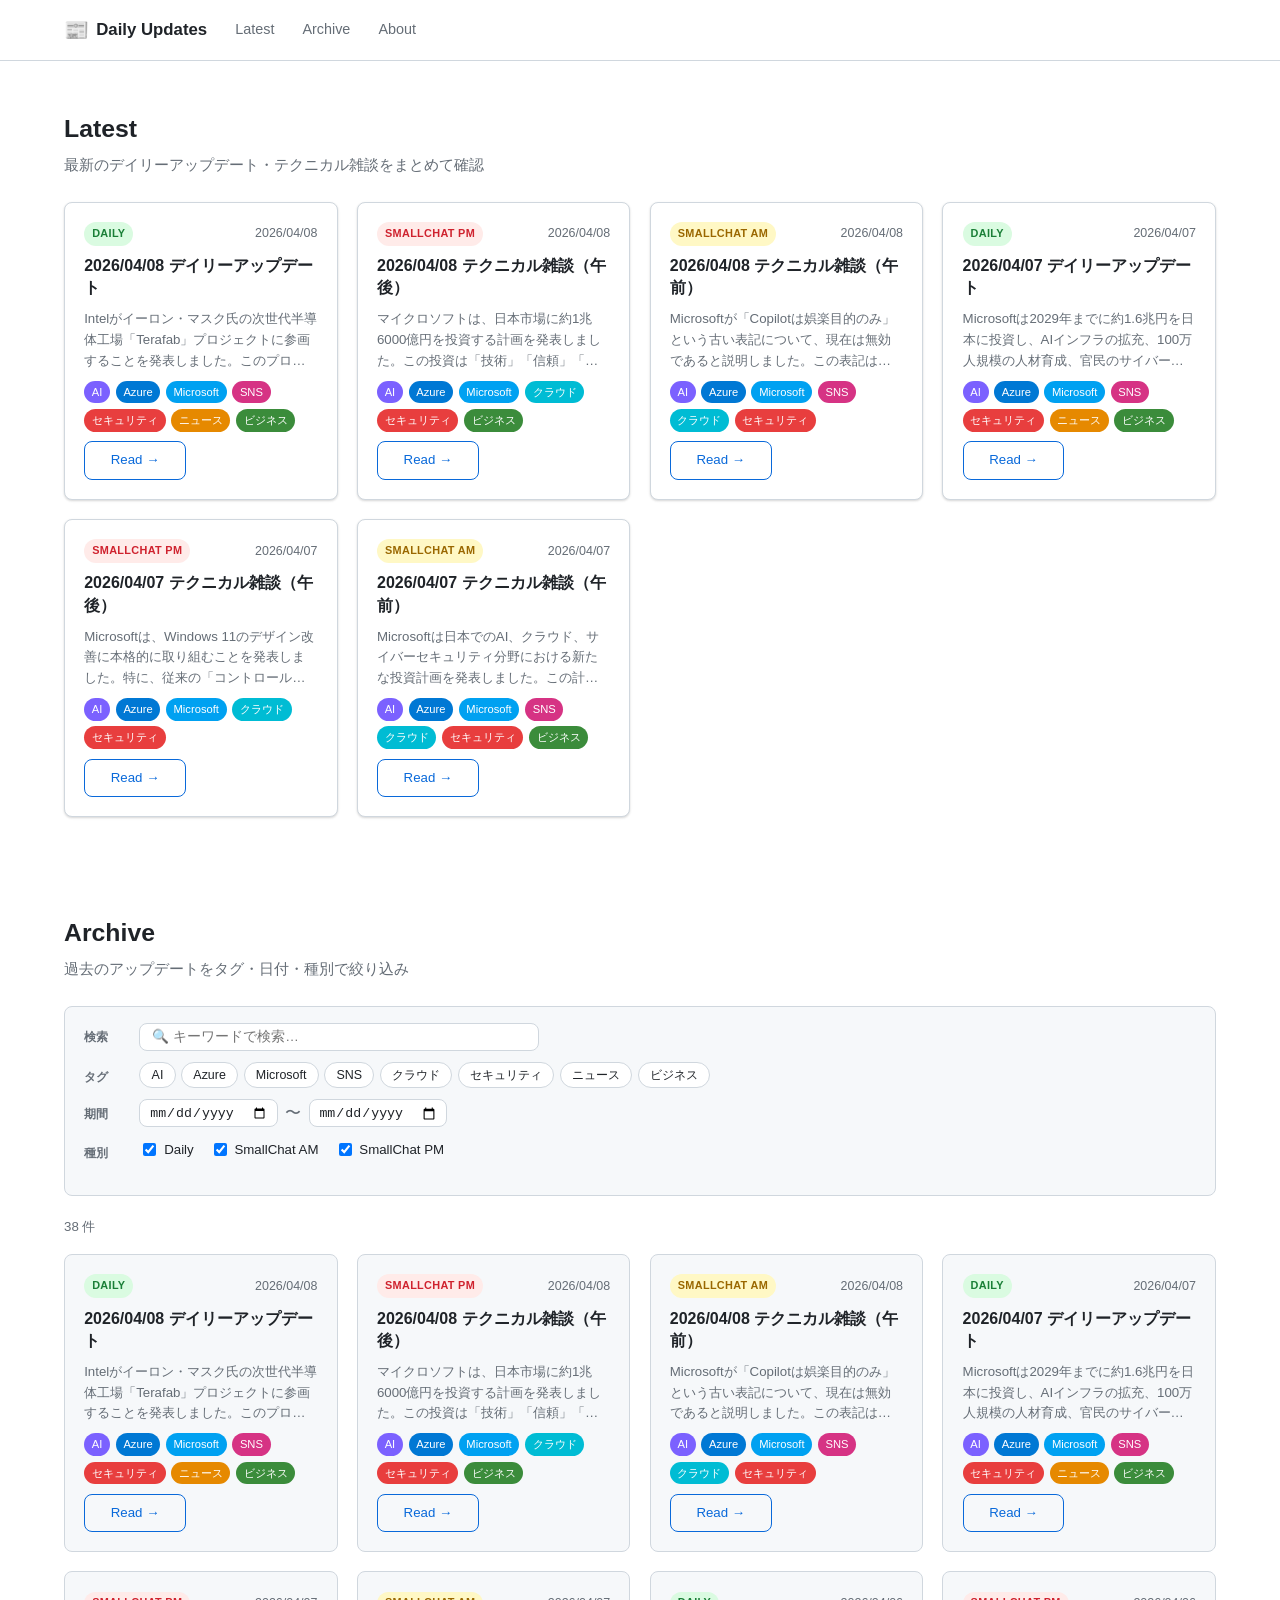
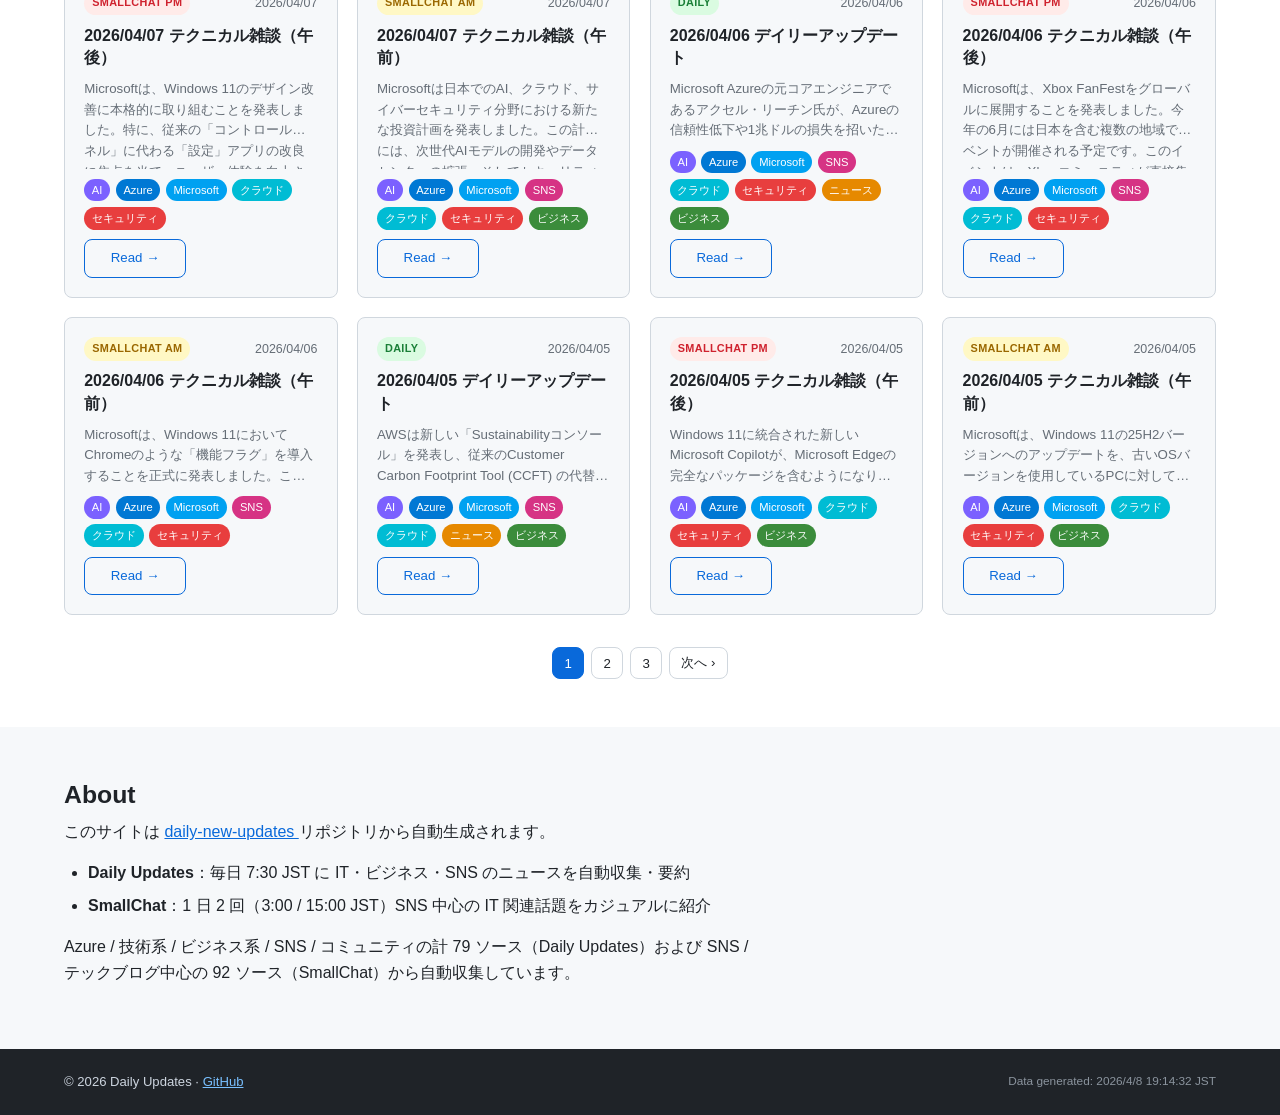
==== commit 647f495e: "DevOpsフィード追加：DevOps.com・DZone・GitLab Blog・Google News DevOps JP/EN Agent-Logs-Url: https://github.co" ====
--- a/docs/index.html
+++ b/docs/index.html
@@ -115,7 +115,7 @@
             <li><strong>Daily Updates</strong>：毎日 7:30 JST に IT・ビジネス・SNS のニュースを自動収集・要約</li>
             <li><strong>SmallChat</strong>：1 日 2 回（3:00 / 15:00 JST）SNS 中心の IT 関連話題をカジュアルに紹介</li>
           </ul>
-          <p>Azure / 技術系 / ビジネス系 / SNS / コミュニティの計 79 ソース（Daily Updates）および SNS / テックブログ中心の 87 ソース（SmallChat）から自動収集しています。</p>
+          <p>Azure / 技術系 / ビジネス系 / SNS / コミュニティの計 79 ソース（Daily Updates）および SNS / テックブログ中心の 92 ソース（SmallChat）から自動収集しています。</p>
         </div>
       </div>
     </section>
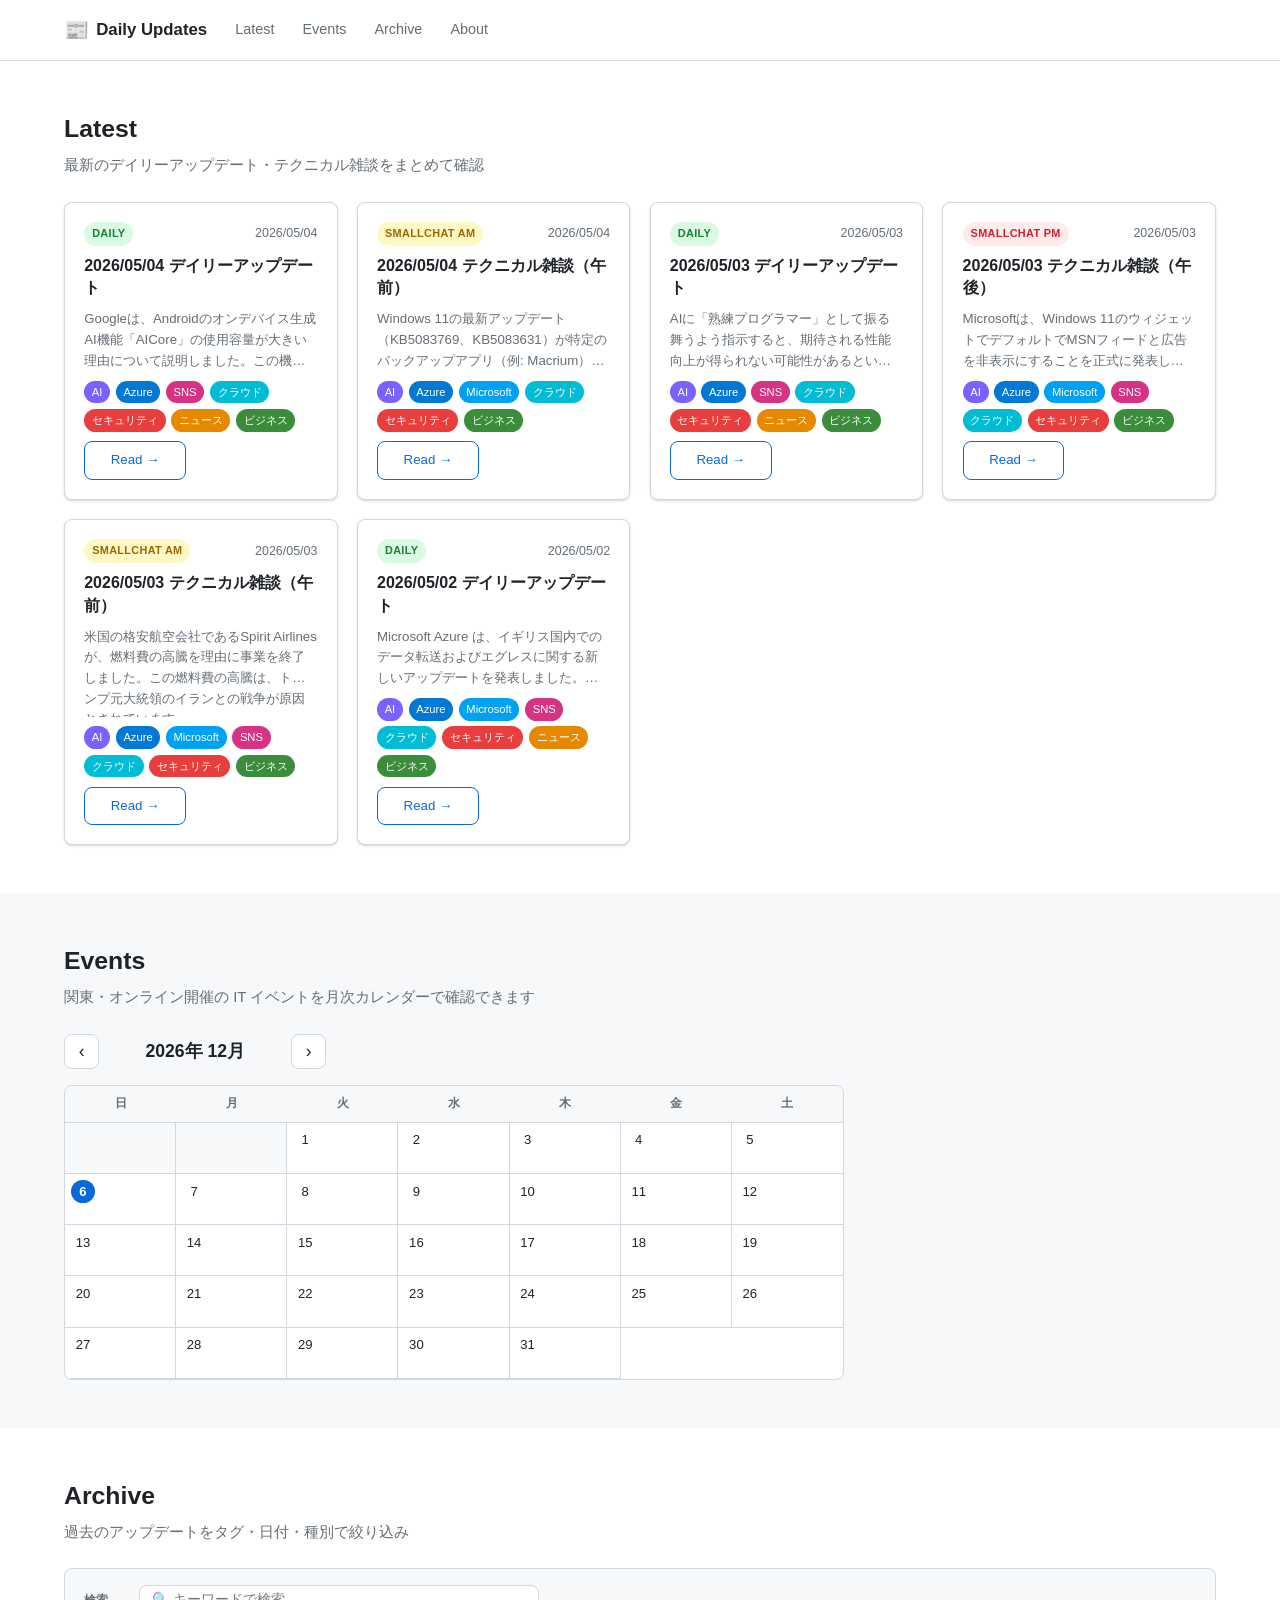
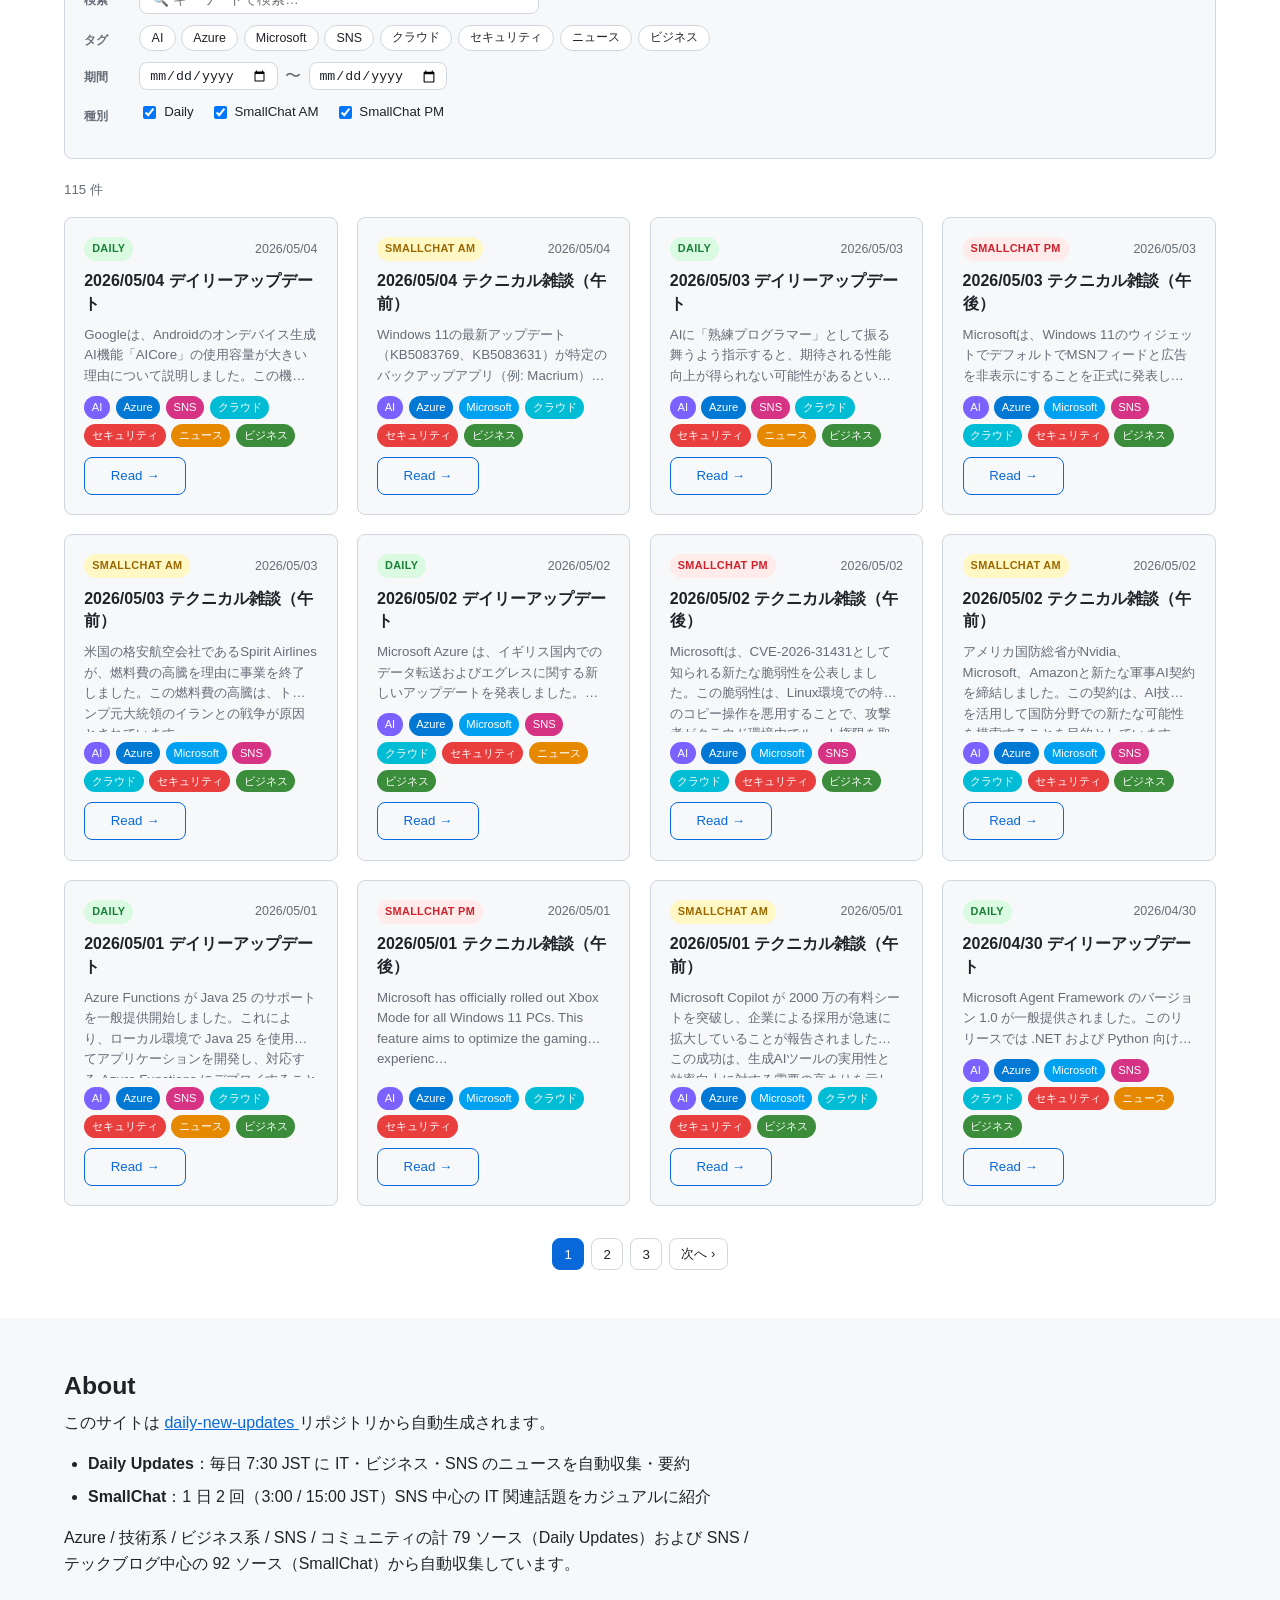
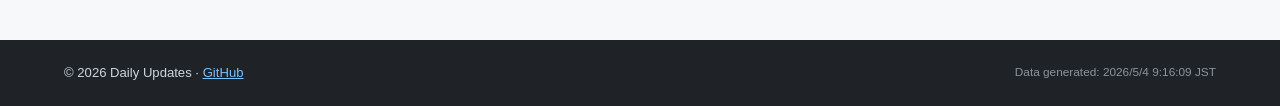
==== commit f34ed102: "feat: add Events calendar feature for connpass IT events Agent-Logs-Url: https://github.com/usagiand" ====
--- a/docs/index.html
+++ b/docs/index.html
@@ -21,6 +21,7 @@
       </a>
       <nav class="site-nav" aria-label="メインナビゲーション">
         <a href="#latest">Latest</a>
+        <a href="#events">Events</a>
         <a href="#archive">Archive</a>
         <a href="#about">About</a>
       </nav>
@@ -36,6 +37,51 @@
         <p class="section-subtitle">最新のデイリーアップデート・テクニカル雑談をまとめて確認</p>
         <div id="latest-grid" class="cards-grid" aria-live="polite">
           <div class="loading">データを読み込み中…</div>
+        </div>
+      </div>
+    </section>
+
+    <!-- ===== Events Calendar Section ===== -->
+    <section id="events" class="section-events">
+      <div class="container">
+        <h2 class="section-title">Events</h2>
+        <p class="section-subtitle">関東・オンライン開催の IT イベントを月次カレンダーで確認できます</p>
+
+        <div id="calendar-widget" class="calendar-widget">
+
+          <!-- Loading state -->
+          <p id="cal-loading" class="loading">イベントデータを読み込み中…</p>
+
+          <!-- Month navigation -->
+          <div class="cal-nav" aria-label="月ナビゲーション">
+            <button id="cal-prev" class="cal-nav-btn" aria-label="前の月">‹</button>
+            <span id="cal-month-label" class="cal-month-label" aria-live="polite"></span>
+            <button id="cal-next" class="cal-nav-btn" aria-label="次の月">›</button>
+          </div>
+
+          <!-- Calendar grid -->
+          <div class="cal-grid" role="grid" aria-label="イベントカレンダー">
+            <div class="cal-grid-header" role="row">
+              <div role="columnheader" aria-label="日曜日">日</div>
+              <div role="columnheader" aria-label="月曜日">月</div>
+              <div role="columnheader" aria-label="火曜日">火</div>
+              <div role="columnheader" aria-label="水曜日">水</div>
+              <div role="columnheader" aria-label="木曜日">木</div>
+              <div role="columnheader" aria-label="金曜日">金</div>
+              <div role="columnheader" aria-label="土曜日">土</div>
+            </div>
+            <div id="cal-days" class="cal-days" role="rowgroup"></div>
+          </div>
+
+          <!-- Day detail panel -->
+          <div id="cal-day-panel" class="cal-day-panel" hidden aria-live="polite">
+            <div class="cal-day-panel-header">
+              <span id="cal-day-title" class="cal-day-title"></span>
+              <button id="cal-close-panel" class="cal-close-btn" aria-label="閉じる">✕</button>
+            </div>
+            <ul id="cal-events-list" class="cal-events-list" aria-label="イベント一覧"></ul>
+          </div>
+
         </div>
       </div>
     </section>
@@ -133,5 +179,6 @@
   </footer>
 
   <script src="app.js"></script>
+  <script src="calendar.js"></script>
 </body>
 </html>
--- a/docs/style.css
+++ b/docs/style.css
@@ -550,6 +550,229 @@
 
 .article-footer-nav { margin-top: 2.5rem; padding-top: 1.5rem; border-top: 1px solid var(--border); }
 
+/* ---------- Events Calendar section ------------------------------ */
+.section-events { background: var(--bg); }
+
+.calendar-widget {
+  max-width: 780px;
+}
+
+/* Month navigation */
+.cal-nav {
+  display: flex;
+  align-items: center;
+  gap: 1rem;
+  margin-bottom: 1rem;
+}
+.cal-nav-btn {
+  background: var(--surface);
+  border: 1px solid var(--border);
+  border-radius: var(--radius);
+  width: 2.2rem;
+  height: 2.2rem;
+  font-size: 1.1rem;
+  cursor: pointer;
+  color: var(--text);
+  display: flex;
+  align-items: center;
+  justify-content: center;
+  transition: background var(--ease), border-color var(--ease);
+  flex-shrink: 0;
+}
+.cal-nav-btn:hover {
+  background: var(--bg);
+  border-color: var(--primary);
+  color: var(--primary);
+}
+.cal-month-label {
+  font-size: 1.1rem;
+  font-weight: 700;
+  min-width: 10rem;
+  text-align: center;
+}
+
+/* Calendar grid */
+.cal-grid {
+  border: 1px solid var(--border);
+  border-radius: var(--radius);
+  overflow: hidden;
+  background: var(--surface);
+}
+.cal-grid-header {
+  display: grid;
+  grid-template-columns: repeat(7, 1fr);
+  background: var(--bg);
+  border-bottom: 1px solid var(--border);
+}
+.cal-grid-header > div {
+  text-align: center;
+  font-size: .75rem;
+  font-weight: 700;
+  color: var(--muted);
+  padding: .5rem 0;
+}
+.cal-days {
+  display: grid;
+  grid-template-columns: repeat(7, 1fr);
+}
+
+/* Day cells */
+.cal-cell {
+  min-height: 3.2rem;
+  border-right: 1px solid var(--border);
+  border-bottom: 1px solid var(--border);
+  padding: .35rem .4rem .25rem;
+  position: relative;
+  display: flex;
+  flex-direction: column;
+  align-items: flex-start;
+}
+.cal-cell:nth-child(7n) { border-right: none; }
+
+.cal-cell-empty {
+  background: var(--bg);
+}
+
+.cal-cell-has-events {
+  cursor: pointer;
+  transition: background var(--ease);
+}
+.cal-cell-has-events:hover {
+  background: #f0f6ff;
+}
+
+.cal-cell-today .cal-day-num {
+  background: var(--primary);
+  color: #fff;
+  border-radius: 50%;
+  width: 1.45rem;
+  height: 1.45rem;
+  display: flex;
+  align-items: center;
+  justify-content: center;
+  font-weight: 700;
+}
+
+.cal-cell-selected {
+  background: #e8f1ff;
+  outline: 2px solid var(--primary);
+  outline-offset: -2px;
+}
+
+.cal-day-num {
+  font-size: .82rem;
+  font-weight: 500;
+  line-height: 1.45rem;
+  min-width: 1.45rem;
+  text-align: center;
+}
+
+.cal-event-count {
+  display: inline-block;
+  background: var(--primary);
+  color: #fff;
+  font-size: .65rem;
+  font-weight: 700;
+  border-radius: 20px;
+  padding: .05rem .35rem;
+  margin-top: .2rem;
+  line-height: 1.4;
+}
+
+/* Day detail panel */
+.cal-day-panel {
+  margin-top: 1.2rem;
+  border: 1px solid var(--border);
+  border-radius: var(--radius);
+  background: var(--surface);
+  overflow: hidden;
+}
+.cal-day-panel-header {
+  display: flex;
+  align-items: center;
+  justify-content: space-between;
+  padding: .75rem 1rem;
+  background: var(--bg);
+  border-bottom: 1px solid var(--border);
+}
+.cal-day-title {
+  font-weight: 700;
+  font-size: .95rem;
+}
+.cal-close-btn {
+  border: none;
+  background: none;
+  font-size: .9rem;
+  cursor: pointer;
+  color: var(--muted);
+  padding: .2rem .4rem;
+  border-radius: var(--radius);
+  transition: color var(--ease), background var(--ease);
+}
+.cal-close-btn:hover { color: var(--text); background: var(--border); }
+
+/* Event list */
+.cal-events-list {
+  list-style: none;
+  margin: 0;
+  padding: .5rem 0;
+  max-height: 60vh;
+  overflow-y: auto;
+}
+.cal-event-item {
+  border-bottom: 1px solid var(--border);
+}
+.cal-event-item:last-child { border-bottom: none; }
+
+.cal-event-link {
+  display: block;
+  padding: .85rem 1rem;
+  text-decoration: none;
+  color: var(--text);
+  transition: background var(--ease);
+}
+.cal-event-link:hover {
+  background: #f0f6ff;
+}
+
+.cal-event-title {
+  font-size: .9rem;
+  font-weight: 600;
+  display: block;
+  margin-bottom: .3rem;
+  color: var(--primary);
+}
+.cal-event-link:hover .cal-event-title { text-decoration: underline; }
+
+.cal-event-meta {
+  display: flex;
+  gap: .9rem;
+  flex-wrap: wrap;
+  margin-bottom: .3rem;
+}
+.cal-event-time,
+.cal-event-place {
+  font-size: .78rem;
+  color: var(--muted);
+}
+.cal-event-catch {
+  font-size: .78rem;
+  color: var(--muted);
+  margin: 0;
+  display: -webkit-box;
+  -webkit-line-clamp: 2;
+  -webkit-box-orient: vertical;
+  overflow: hidden;
+}
+
+.cal-event-empty {
+  padding: 1.5rem 1rem;
+  text-align: center;
+  color: var(--muted);
+  font-size: .88rem;
+  border-bottom: none;
+}
+
 /* ---------- Responsive ------------------------------------------- */
 @media (max-width: 768px) {
   .header-inner { height: auto; padding: .65rem 0; flex-wrap: wrap; }
@@ -558,6 +781,8 @@
   .footer-inner { flex-direction: column; text-align: center; }
   .btn-read { display: block; padding: .5rem 2rem; }
   .search-input { max-width: 100%; }
+  .cal-cell { min-height: 2.4rem; padding: .2rem .25rem .15rem; }
+  .cal-event-count { display: none; }
 }
 
 @media (max-width: 480px) {
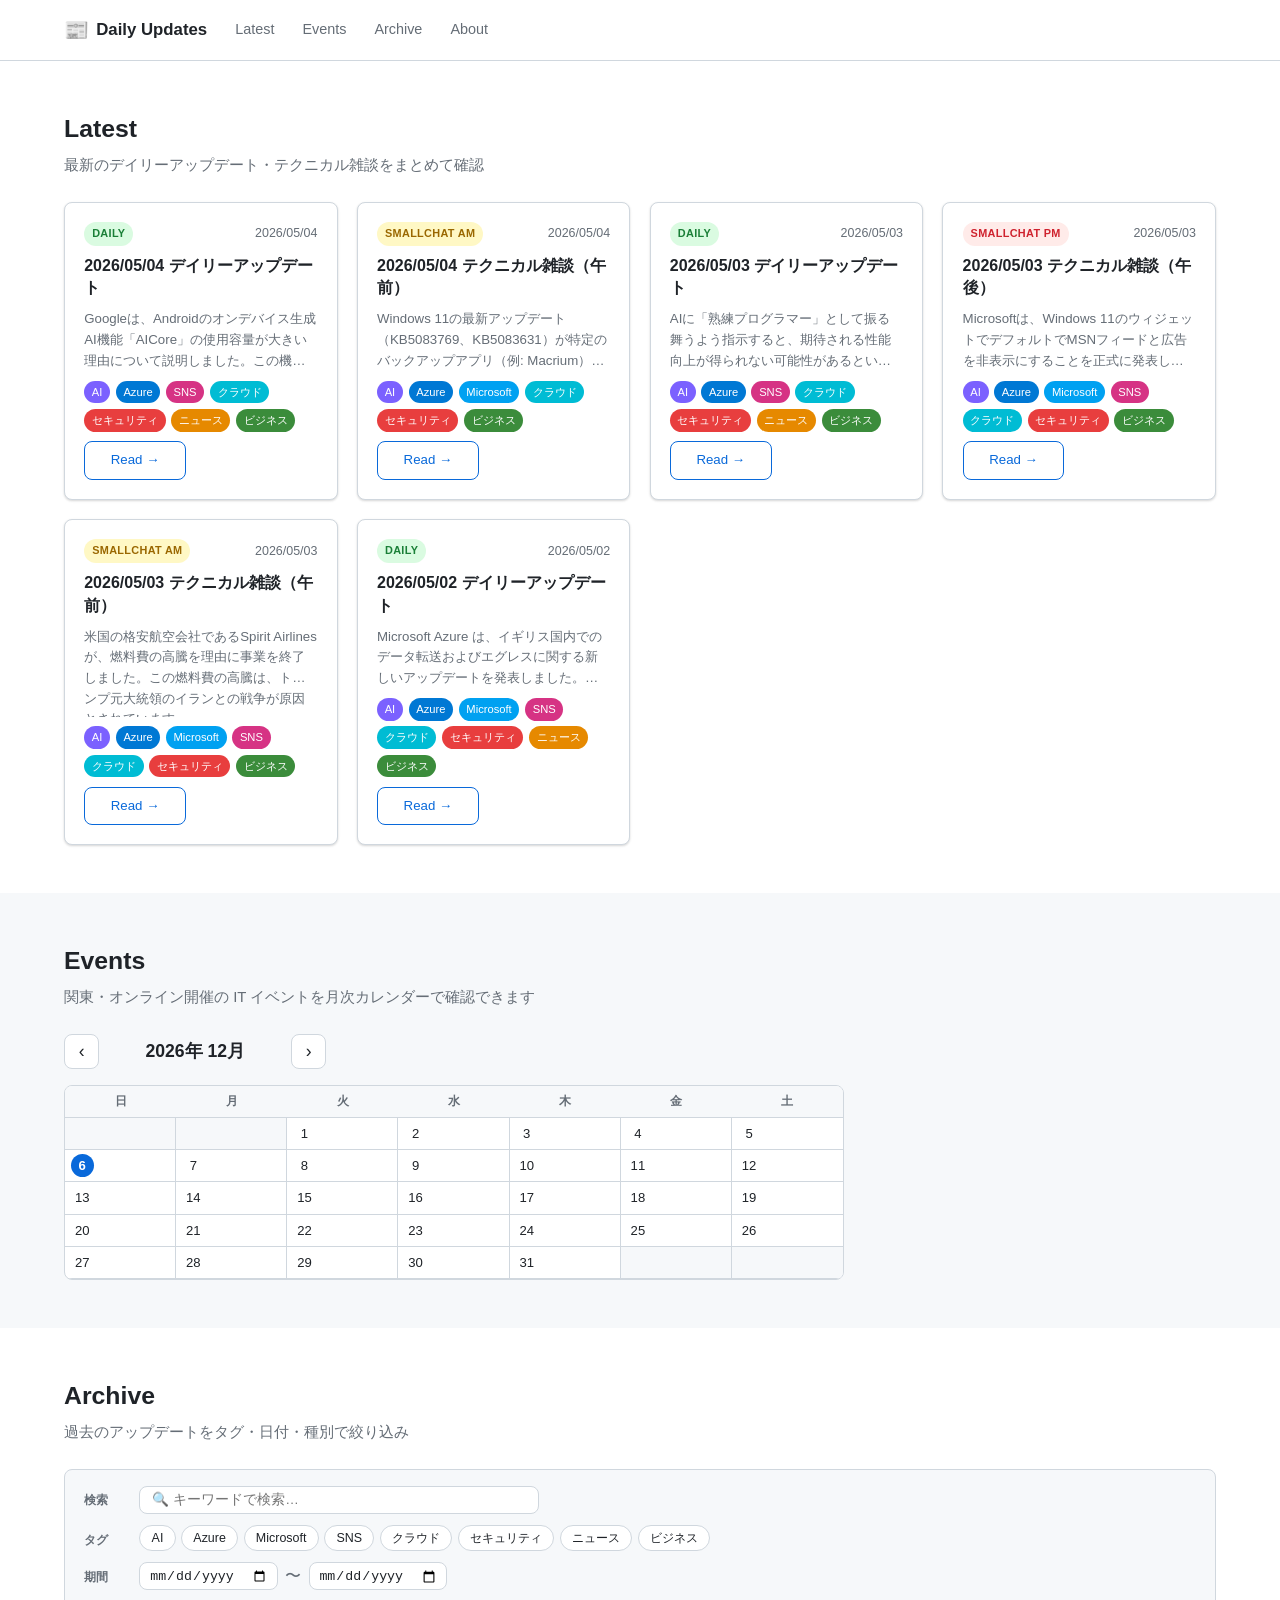
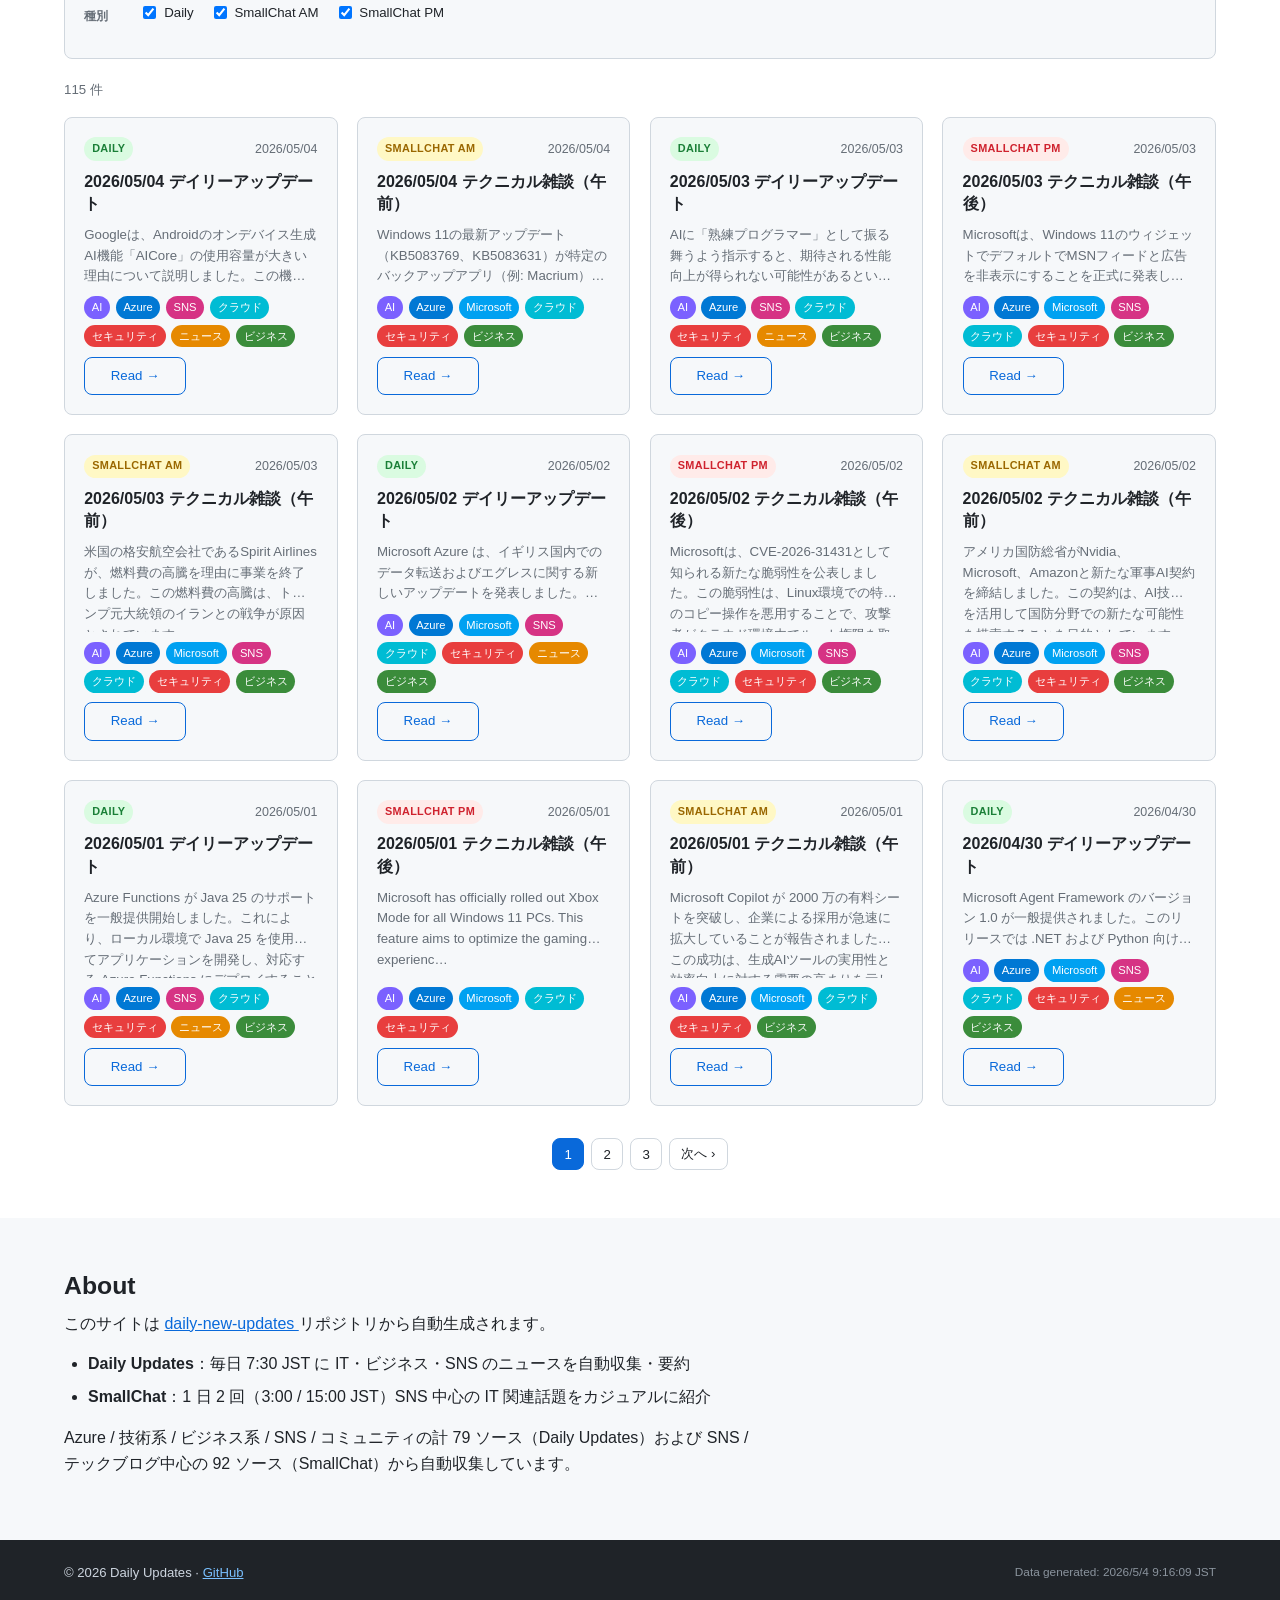
==== commit e384a7b6: "fix: set explicit type for calendar month navigation buttons Agent-Logs-Url: https://github.com/usag" ====
--- a/docs/index.html
+++ b/docs/index.html
@@ -54,9 +54,9 @@
 
           <!-- Month navigation -->
           <div class="cal-nav" aria-label="月ナビゲーション">
-            <button id="cal-prev" class="cal-nav-btn" aria-label="前の月">‹</button>
+            <button type="button" id="cal-prev" class="cal-nav-btn" aria-label="前の月">‹</button>
             <span id="cal-month-label" class="cal-month-label" aria-live="polite"></span>
-            <button id="cal-next" class="cal-nav-btn" aria-label="次の月">›</button>
+            <button type="button" id="cal-next" class="cal-nav-btn" aria-label="次の月">›</button>
           </div>
 
           <!-- Calendar grid -->
--- a/docs/style.css
+++ b/docs/style.css
@@ -609,23 +609,27 @@
   font-size: .75rem;
   font-weight: 700;
   color: var(--muted);
-  padding: .5rem 0;
+  padding: .35rem 0;
 }
 .cal-days {
+  display: block;
+}
+.cal-row {
   display: grid;
   grid-template-columns: repeat(7, 1fr);
 }
 
 /* Day cells */
 .cal-cell {
-  min-height: 3.2rem;
+  min-height: 2rem;
   border-right: 1px solid var(--border);
   border-bottom: 1px solid var(--border);
-  padding: .35rem .4rem .25rem;
-  position: relative;
-  display: flex;
-  flex-direction: column;
-  align-items: flex-start;
+  padding: .25rem .35rem;
+  display: flex;
+  flex-direction: row;
+  align-items: center;
+  gap: .25rem;
+  overflow: hidden;
 }
 .cal-cell:nth-child(7n) { border-right: none; }
 
@@ -639,6 +643,29 @@
 }
 .cal-cell-has-events:hover {
   background: #f0f6ff;
+}
+
+/* Interactive button nested inside a gridcell for event-having days.
+   Strip native button chrome so it blends with the surrounding cell. */
+.cal-cell-button {
+  display: flex;
+  flex-direction: row;
+  align-items: center;
+  gap: .25rem;
+  width: 100%;
+  height: 100%;
+  padding: 0;
+  margin: 0;
+  background: transparent;
+  border: none;
+  color: inherit;
+  font: inherit;
+  text-align: left;
+  cursor: pointer;
+}
+.cal-cell-button:focus-visible {
+  outline: 2px solid var(--primary);
+  outline-offset: -2px;
 }
 
 .cal-cell-today .cal-day-num {
@@ -671,11 +698,10 @@
   display: inline-block;
   background: var(--primary);
   color: #fff;
-  font-size: .65rem;
+  font-size: .62rem;
   font-weight: 700;
   border-radius: 20px;
-  padding: .05rem .35rem;
-  margin-top: .2rem;
+  padding: .05rem .3rem;
   line-height: 1.4;
 }
 
@@ -781,7 +807,7 @@
   .footer-inner { flex-direction: column; text-align: center; }
   .btn-read { display: block; padding: .5rem 2rem; }
   .search-input { max-width: 100%; }
-  .cal-cell { min-height: 2.4rem; padding: .2rem .25rem .15rem; }
+  .cal-cell { min-height: 1.8rem; padding: .15rem .2rem; }
   .cal-event-count { display: none; }
 }
 
